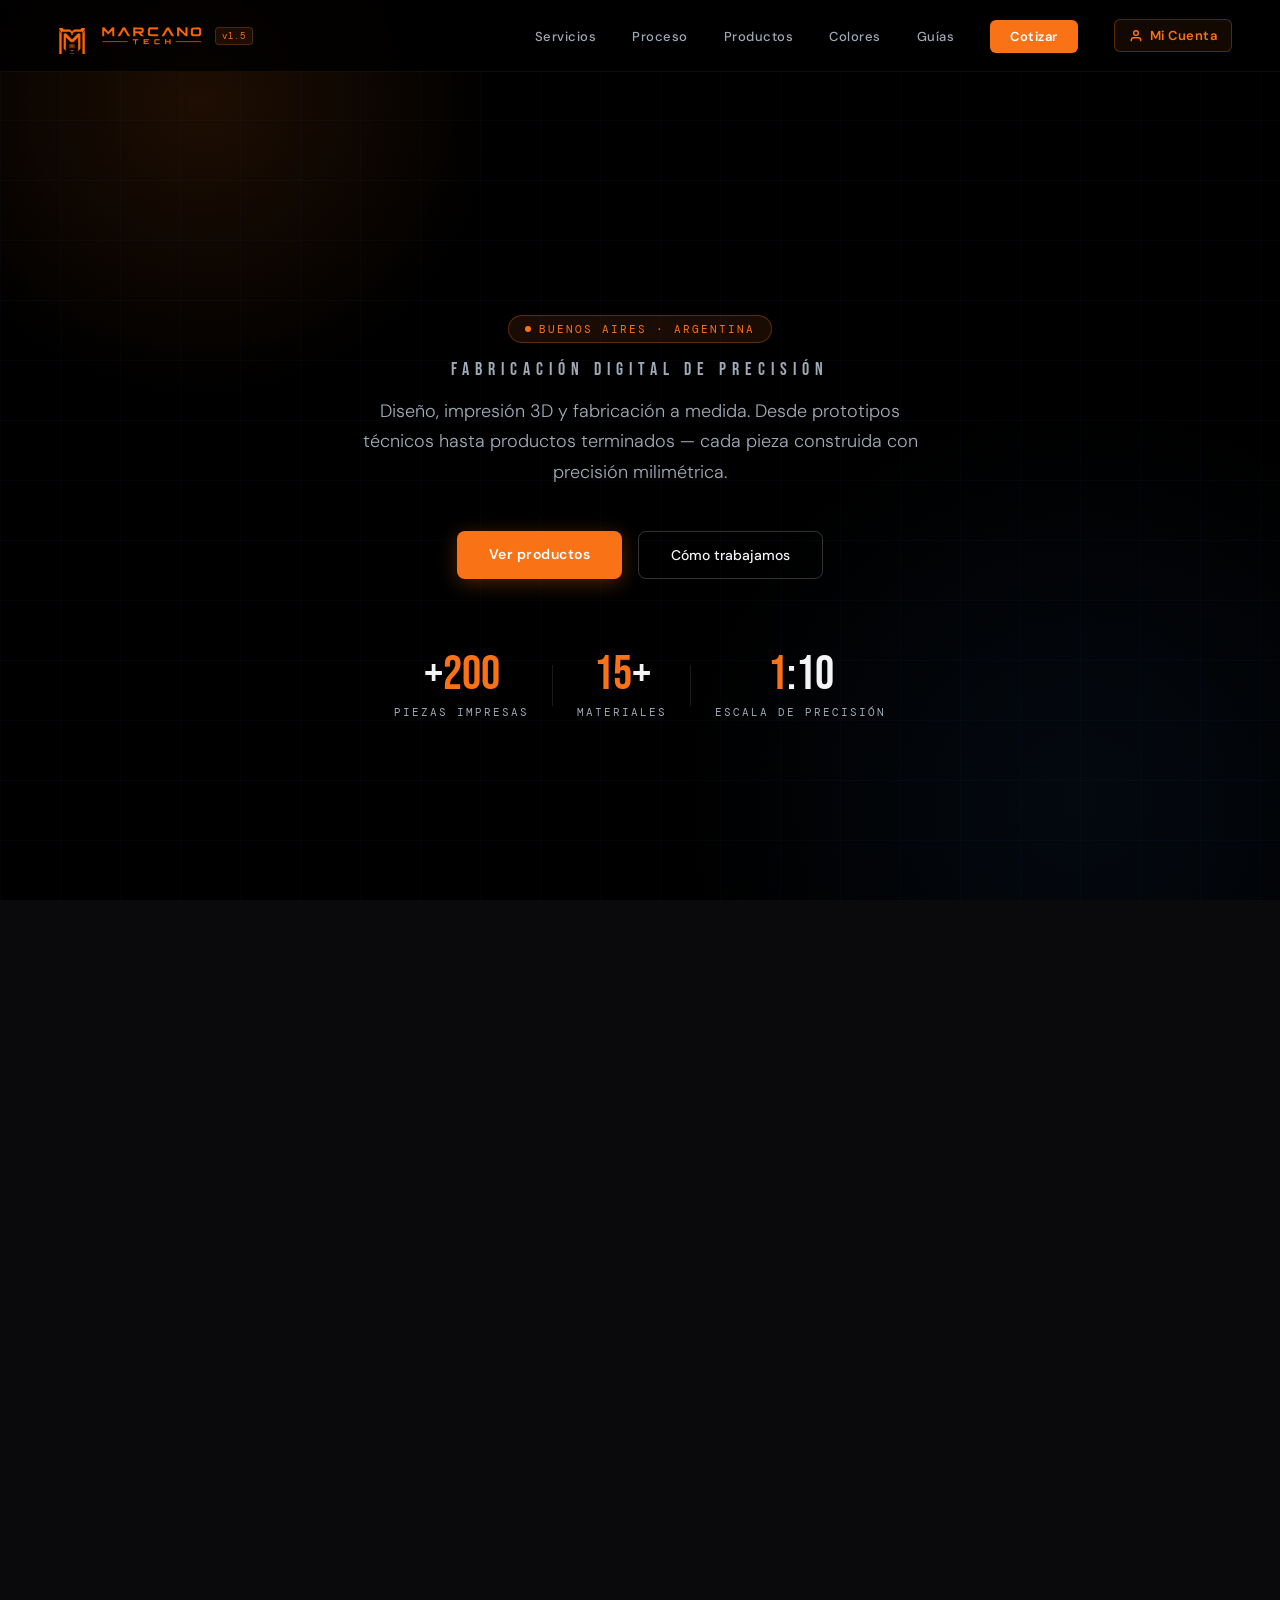
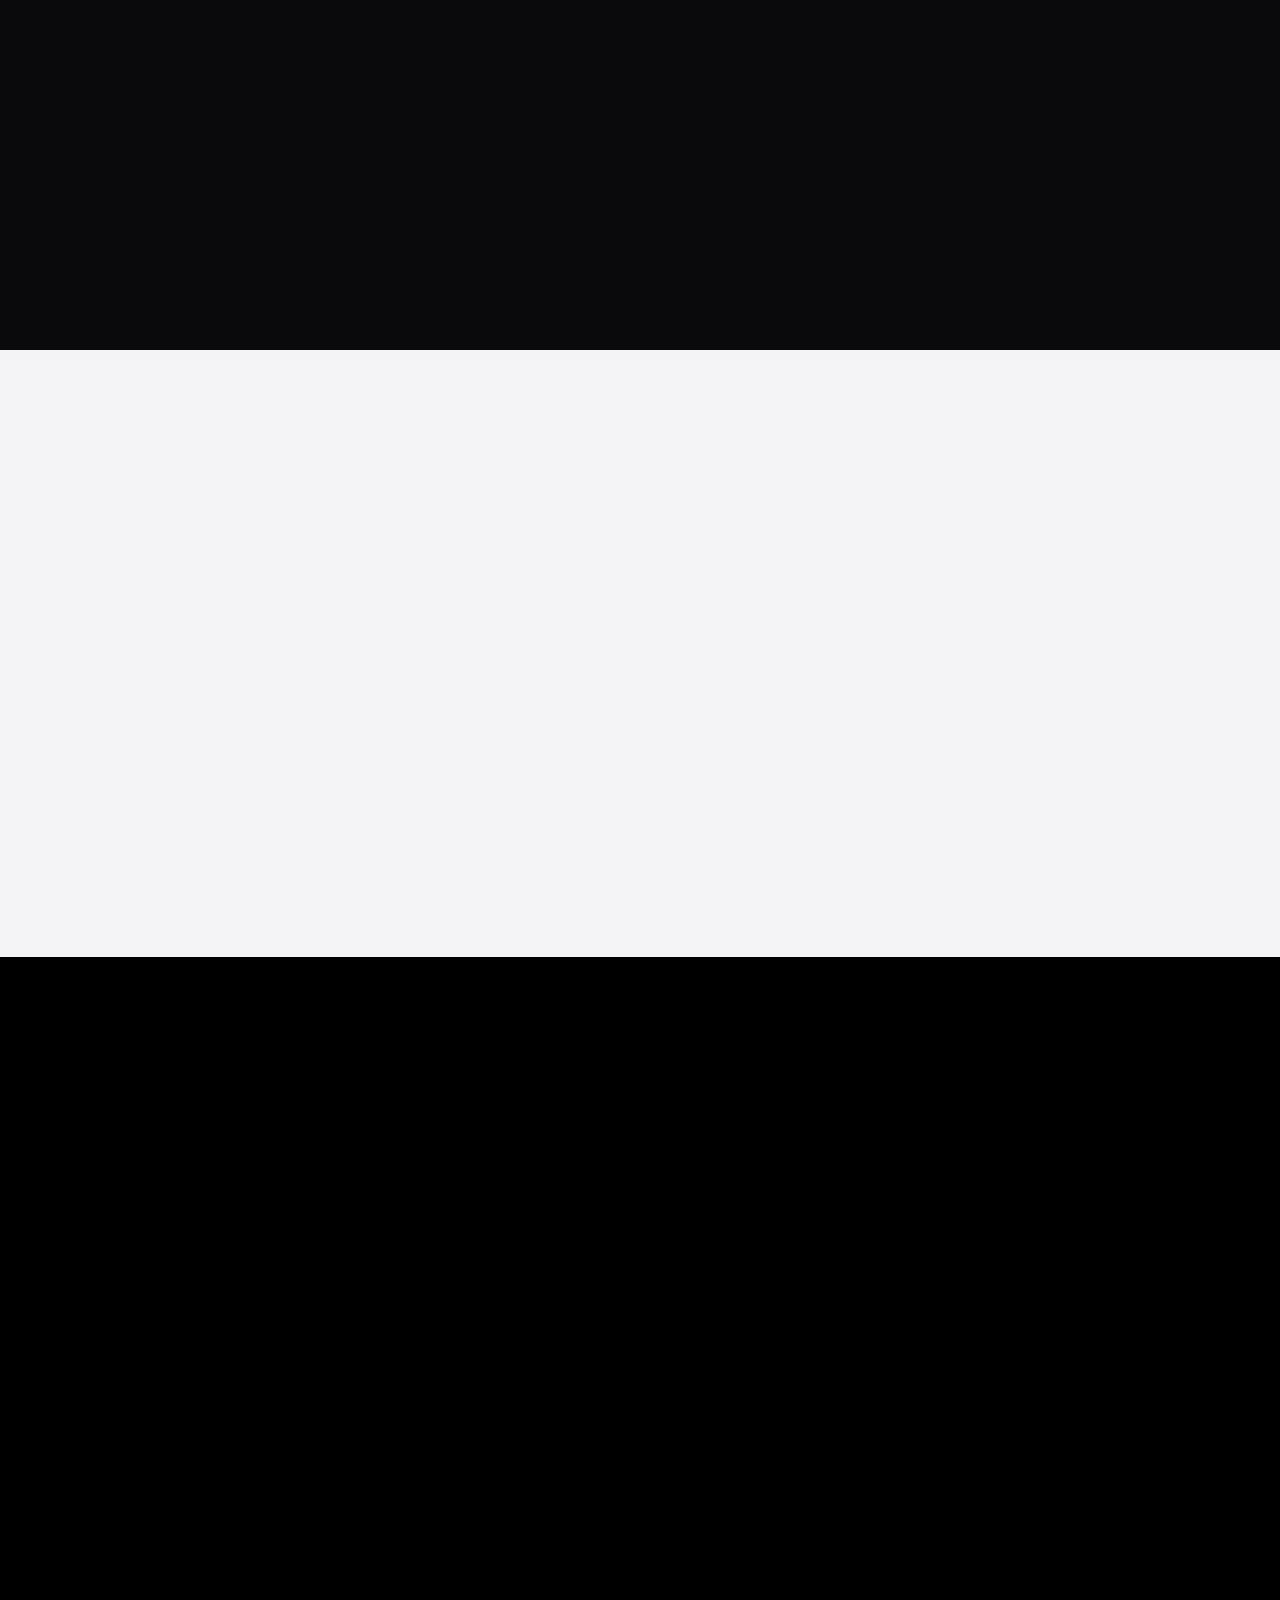
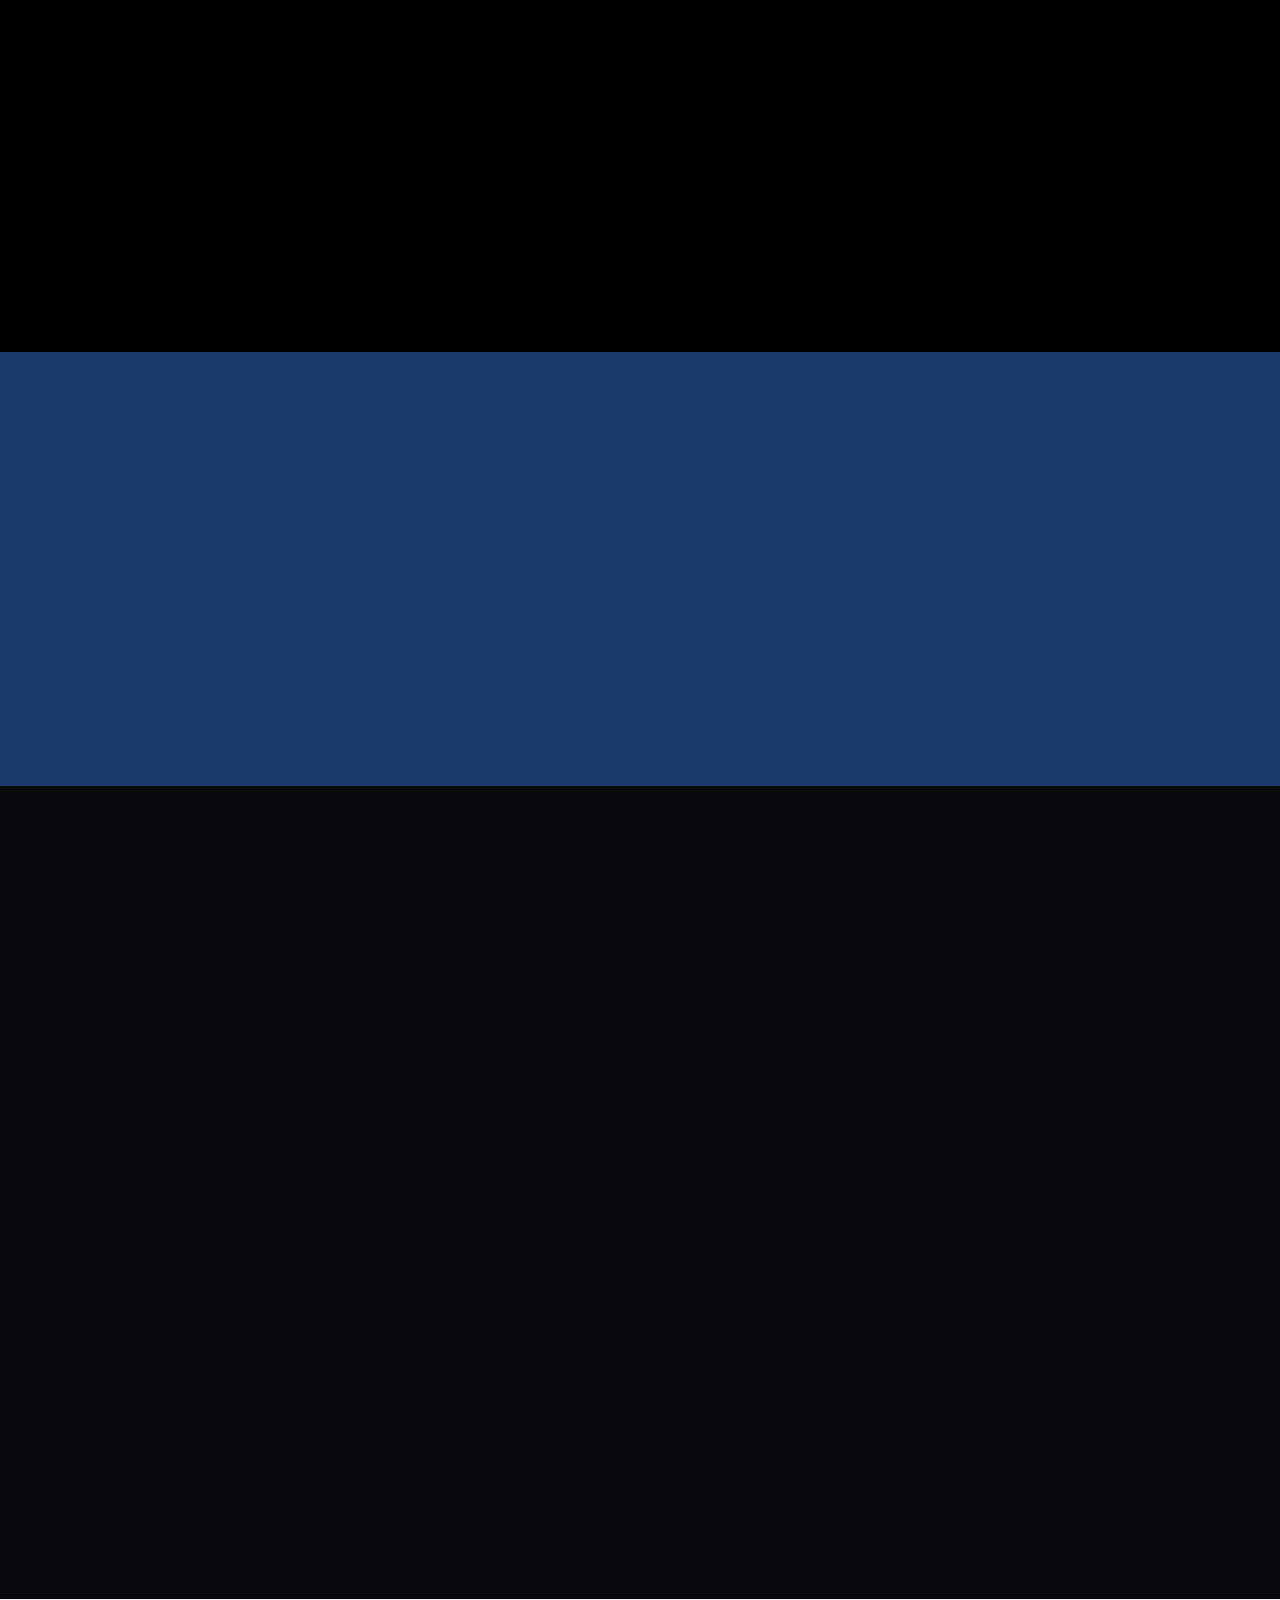
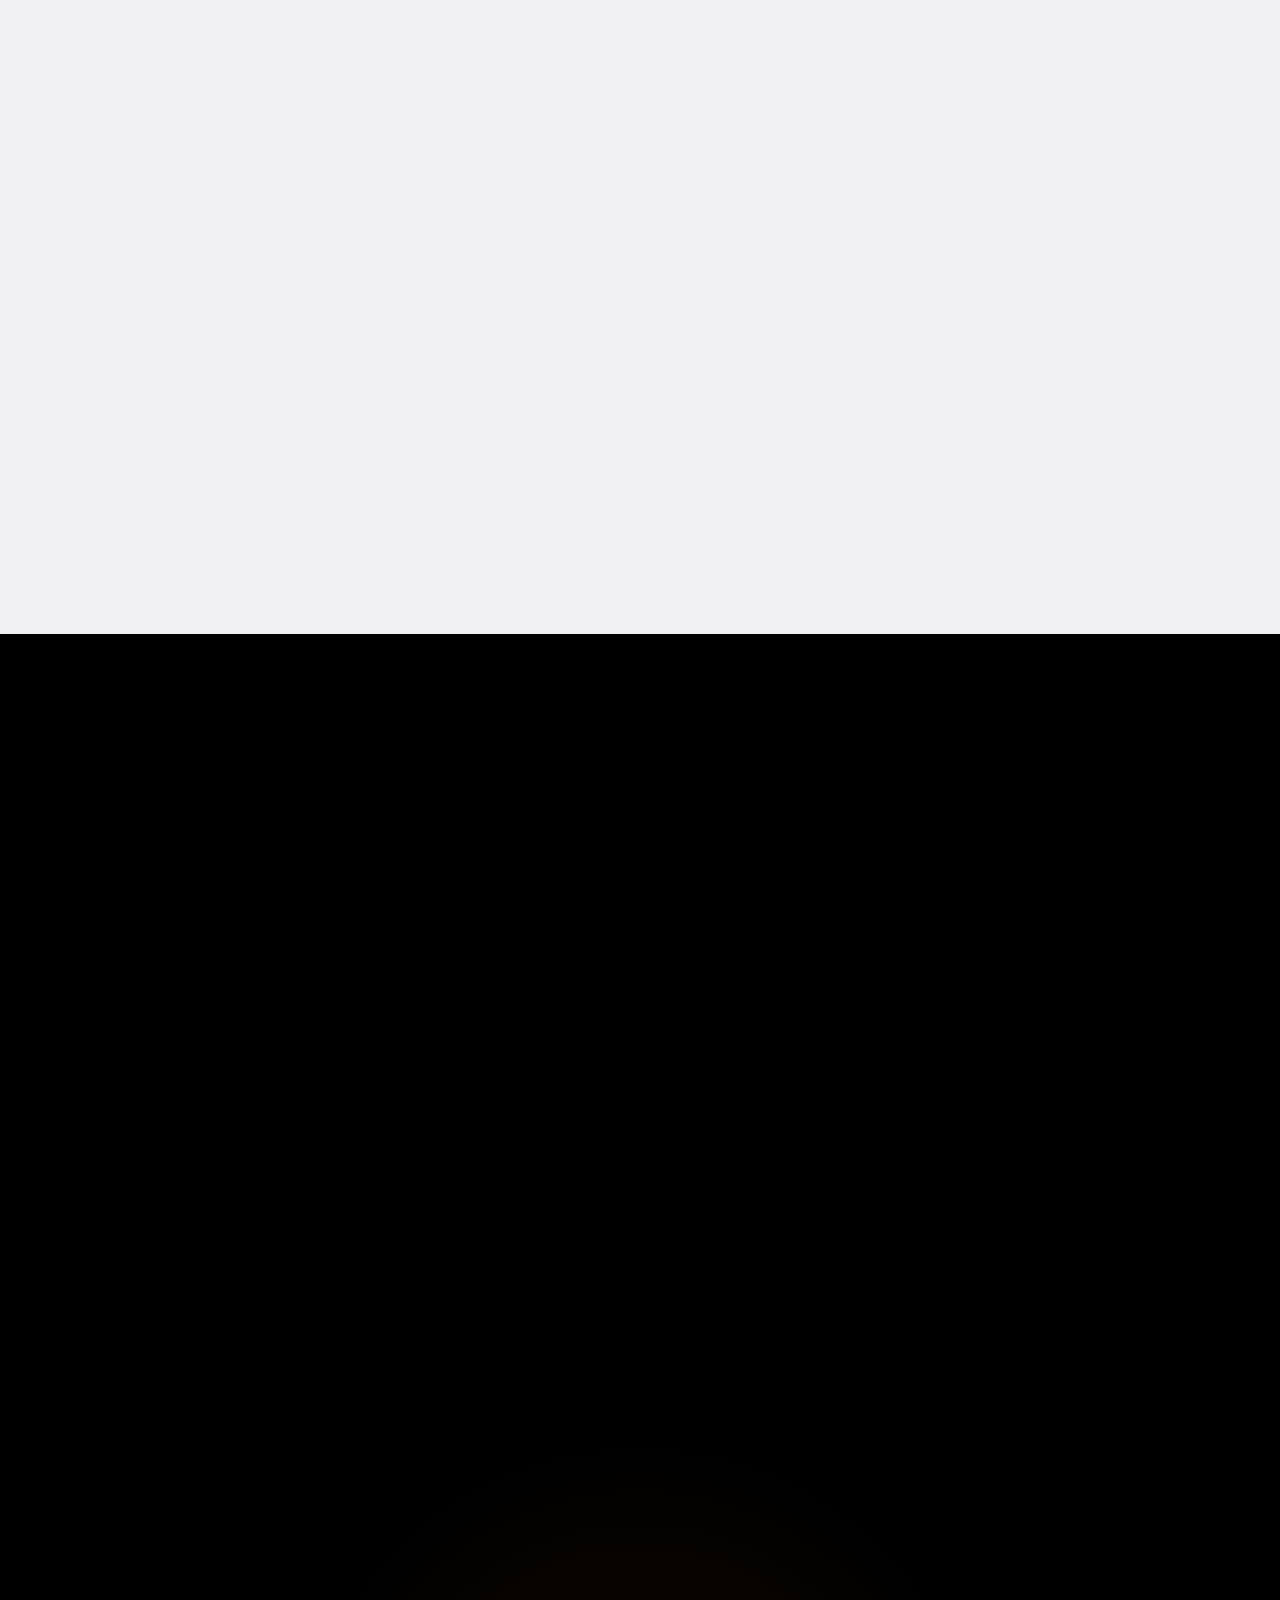
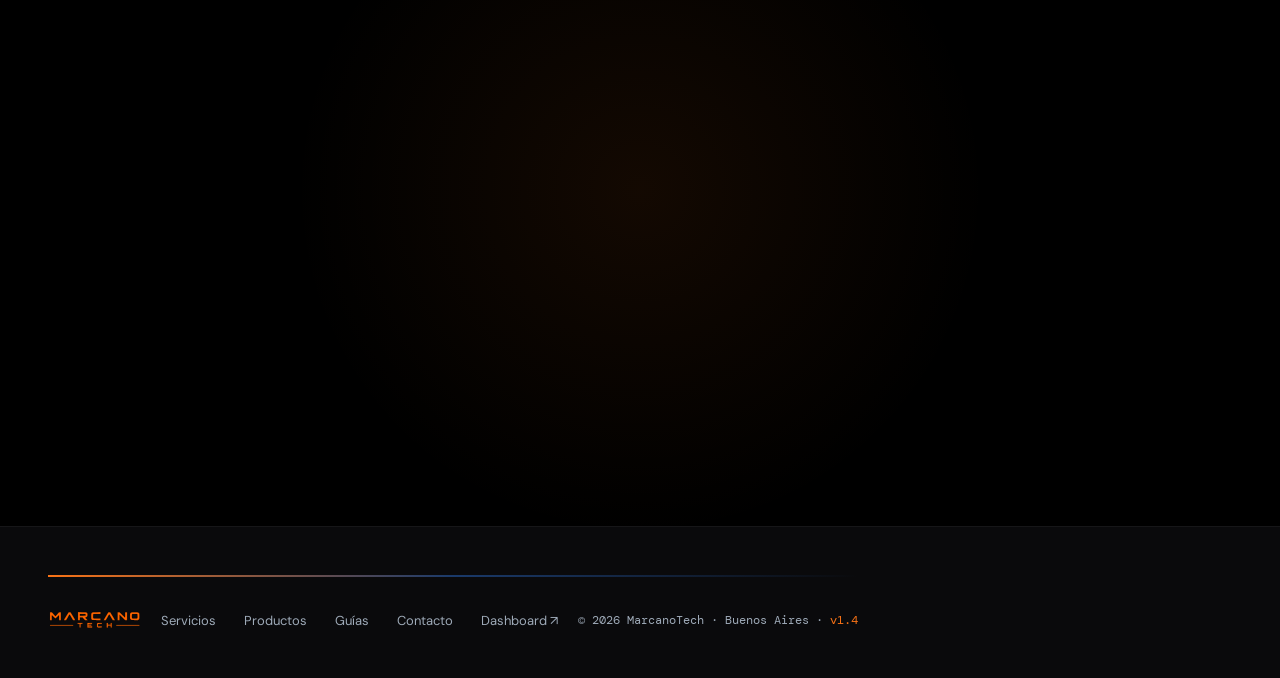
==== index.html @ 5b7fcc9e "Reemplaza SVG inline hero, sincroniza nav catálogo, corrige scroll indicator - index.html: imagen pr" ====
﻿<!DOCTYPE html>
<html lang="es">
<head>
<meta charset="UTF-8">
<link rel="icon" type="image/svg+xml" href="[data-uri]">
<meta name="viewport" content="width=device-width, initial-scale=1.0">
<title>MarcanoTech — Fabricación Digital de Precisión</title>
<meta name="description" content="Diseño, impresión 3D y fabricación digital de precisión. Productos personalizados, kits RC, decoración y más. Buenos Aires, Argentina.">
<link rel="preconnect" href="https://fonts.googleapis.com">
<!-- Fonts -->
<link href="https://fonts.googleapis.com/css2?family=Rajdhani:wght@700&family=Bebas+Neue&family=DM+Sans:wght@300;400;500;600&family=DM+Mono:wght@400;500&display=swap" rel="stylesheet">
<!-- CSS -->
<link rel="stylesheet" href="styles.css">
<!-- Firebase SDK (compat) -->
<script src="https://www.gstatic.com/firebasejs/10.12.0/firebase-app-compat.js"></script>
<script src="https://www.gstatic.com/firebasejs/10.12.0/firebase-auth-compat.js"></script>
<script src="https://www.gstatic.com/firebasejs/10.12.0/firebase-database-compat.js"></script>

</head>
<body>


<!-- ══ NAV ══ -->
<nav id="navbar">
  <a href="#" class="nav-logo" style="align-items:center;gap:10px;text-decoration:none">
    <img src="[data-uri]" style="height:36px;width:auto;flex-shrink:0;display:block" alt="MarcanoTech">
    <img src="[data-uri]" style="height:22px;width:auto;flex-shrink:0;display:block" alt="MarcanoTech">
    <span style="font-family:var(--font-mono);font-size:9px;color:var(--ferrari);background:rgba(249,115,22,0.1);border:1px solid rgba(249,115,22,0.25);padding:2px 6px;border-radius:4px;letter-spacing:1px;margin-left:2px">v1.5</span>
  </a>
  <ul class="nav-links">
    <li><a href="#servicios">Servicios</a></li>
    <li><a href="#proceso">Proceso</a></li>
    <li><a href="#productos">Productos</a></li>
    <li><a href="#colores">Colores</a></li>
    <li><a href="#guias">Guías</a></li>
    <li><a href="#contacto" class="nav-cta" onclick="openCotizar();return false;">Cotizar</a></li>
    <li id="nav-auth-item">
      <a href="#" class="nav-auth-btn" id="nav-auth-btn" onclick="handleNavAuthClick();return false;">
        <svg width="14" height="14" viewBox="0 0 24 24" fill="none" stroke="currentColor" stroke-width="2.5"><path d="M20 21v-2a4 4 0 0 0-4-4H8a4 4 0 0 0-4 4v2"/><circle cx="12" cy="7" r="4"/></svg>
        <span id="nav-auth-label">Mi Cuenta</span>
        <div class="nav-auth-avatar" id="nav-auth-avatar" style="display:none"></div>
      </a>
    </li>
  </ul>
  <div class="nav-hamburger" id="hamburger" onclick="toggleMenu()">
    <span></span><span></span><span></span>
  </div>
</nav>

<!-- Mobile menu -->
<div class="mobile-menu" id="mobile-menu">
  <button class="mobile-close" onclick="toggleMenu()">✕</button>
  <a href="#servicios" onclick="toggleMenu()">Servicios</a>
  <a href="#proceso" onclick="toggleMenu()">Proceso</a>
  <a href="#productos" onclick="toggleMenu()">Productos</a>
  <a href="#colores" onclick="toggleMenu()">Colores</a>
  <a href="#guias" onclick="toggleMenu()">Guías</a>
  <a href="#" onclick="toggleMenu();openCotizar();return false;" style="color:var(--ferrari)">Cotizar</a>
  <a href="#" id="mobile-auth-link" onclick="toggleMenu();handleNavAuthClick();return false;" style="color:var(--ferrari)">Mi Cuenta</a>
</div>

<!-- ══ HERO ══ -->
<section class="hero" id="inicio">
  <div class="hero-grid"></div>
  <div class="hero-glow-1"></div>
  <div class="hero-glow-2"></div>
  <div class="hero-content">
    <!-- Hero illustration — imagen_pagina_principal -->
    <div style="
      margin-bottom:28px;width:100%;display:flex;justify-content:center
    " class="reveal">
      <div style="
        background:linear-gradient(135deg,#0d0d0f 0%,#111318 60%,#0a0a0c 100%);
        border:1px solid rgba(249,115,22,0.25);
        border-radius:20px;
        padding:32px;
        max-width:640px;
        width:100%;
        box-shadow:
          0 0 0 1px rgba(249,115,22,0.08),
          0 8px 40px rgba(0,0,0,0.6),
          0 0 60px rgba(249,115,22,0.08) inset;
        position:relative;
        overflow:hidden;
      ">
        <!-- Corner accents -->
        <div style="position:absolute;top:12px;left:12px;width:20px;height:20px;border-top:1.5px solid rgba(249,115,22,0.5);border-left:1.5px solid rgba(249,115,22,0.5);border-radius:3px 0 0 0"></div>
        <div style="position:absolute;top:12px;right:12px;width:20px;height:20px;border-top:1.5px solid rgba(249,115,22,0.5);border-right:1.5px solid rgba(249,115,22,0.5);border-radius:0 3px 0 0"></div>
        <div style="position:absolute;bottom:12px;left:12px;width:20px;height:20px;border-bottom:1.5px solid rgba(249,115,22,0.5);border-left:1.5px solid rgba(249,115,22,0.5);border-radius:0 0 0 3px"></div>
        <div style="position:absolute;bottom:12px;right:12px;width:20px;height:20px;border-bottom:1.5px solid rgba(249,115,22,0.5);border-right:1.5px solid rgba(249,115,22,0.5);border-radius:0 0 3px 0"></div>
      <img src="imagen_pagina_principal_orange.svg" style="width:100%;height:auto;display:block" alt="">


    </div><!-- /background frame -->
    </div><!-- /hero illustration wrapper -->
    <div class="hero-badge" style="margin-bottom:16px">Buenos Aires · Argentina</div>

    <!-- Slogan -->
    <div style="font-family:var(--font-display);font-size:clamp(13px,2vw,18px);letter-spacing:6px;color:var(--silver);text-transform:uppercase;margin-bottom:16px">FABRICACIÓN DIGITAL DE PRECISIÓN</div>
    <p class="hero-sub" style="margin-top:0">Diseño, impresión 3D y fabricación a medida. Desde prototipos técnicos hasta productos terminados — cada pieza construida con precisión milimétrica.</p>

    <!-- CTA Buttons -->
    <div class="hero-actions">
      <a href="#productos" class="btn-primary">Ver productos</a>
      <a href="#proceso" class="btn-secondary">Cómo trabajamos</a>
    </div>

    <!-- Stats -->
    <div class="hero-stats">
      <div class="stat">
        <div class="stat-num">+<span>200</span></div>
        <div class="stat-label">Piezas impresas</div>
      </div>
      <div class="stat">
        <div class="stat-num"><span>15</span>+</div>
        <div class="stat-label">Materiales</div>
      </div>
      <div class="stat">
        <div class="stat-num"><span>1</span>:10</div>
        <div class="stat-label">Escala de precisión</div>
      </div>
    </div>
  </div>
  <div class="scroll-hint">
    <span>Scroll</span>
    <div class="scroll-line"></div>
  </div>
</section>

<!-- ══ SERVICIOS ══ -->
<section id="servicios">
  <div class="container">
    <div class="reveal">
      <div class="section-label">Qué hacemos</div>
      <h2 class="section-title">SERVICIOS</h2>
      <p class="section-sub">Todo lo que necesitás para dar vida a tus ideas con tecnología de fabricación digital.</p>
    </div>
    <div class="services-grid reveal">

      <div class="service-card">
        <div class="service-num">01</div>
        <div class="service-icon">
          <svg viewBox="0 0 24 24" fill="none" stroke="#4a7fd4" stroke-width="1.5"><polyline points="6 9 6 2 18 2 18 9"/><path d="M6 18H4a2 2 0 0 1-2-2v-5a2 2 0 0 1 2-2h16a2 2 0 0 1 2 2v5a2 2 0 0 1-2 2h-2"/><rect x="6" y="14" width="12" height="8"/></svg>
        </div>
        <div class="service-name">Impresión 3D FDM</div>
        <div class="service-desc">Piezas funcionales en PLA, PETG, TPU, ABS y más. Alta velocidad, múltiples materiales y acabados profesionales para cualquier aplicación.</div>
      </div>

      <div class="service-card">
        <div class="service-num">02</div>
        <div class="service-icon">
          <svg viewBox="0 0 24 24" fill="none" stroke="#4a7fd4" stroke-width="1.5"><path d="M12 19l7-7 3 3-7 7-3-3z"/><path d="M18 13l-1.5-7.5L2 2l3.5 14.5L13 18l5-5z"/><path d="M2 2l7.586 7.586"/><circle cx="11" cy="11" r="2"/></svg>
        </div>
        <div class="service-name">Diseño 3D</div>
        <div class="service-desc">Modelado paramétrico y orgánico en Fusion 360 y Blender. Desde boceto hasta archivo listo para imprimir o fabricar en CNC.</div>
      </div>

      <div class="service-card">
        <div class="service-num">03</div>
        <div class="service-icon">
          <svg viewBox="0 0 24 24" fill="none" stroke="#4a7fd4" stroke-width="1.5"><rect x="2" y="3" width="20" height="14" rx="2"/><path d="M8 21h8m-4-4v4"/></svg>
        </div>
        <div class="service-name">Kits & Modelos RC</div>
        <div class="service-desc">Carrocerías, chasis, componentes y accesorios para vehículos RC a escala. Diseños exclusivos y réplicas de alta fidelidad.</div>
      </div>

      <div class="service-card">
        <div class="service-num">04</div>
        <div class="service-icon">
          <svg viewBox="0 0 24 24" fill="none" stroke="#4a7fd4" stroke-width="1.5"><path d="M20.84 4.61a5.5 5.5 0 0 0-7.78 0L12 5.67l-1.06-1.06a5.5 5.5 0 0 0-7.78 7.78l1.06 1.06L12 21.23l7.78-7.78 1.06-1.06a5.5 5.5 0 0 0 0-7.78z"/></svg>
        </div>
        <div class="service-name">Personalización</div>
        <div class="service-desc">Regalos únicos, accesorios personalizados, decoración para el hogar y objetos a medida. Tu idea convertida en un objeto real.</div>
      </div>

      <div class="service-card">
        <div class="service-num">05</div>
        <div class="service-icon">
          <svg viewBox="0 0 24 24" fill="none" stroke="#4a7fd4" stroke-width="1.5"><path d="M2 3h6a4 4 0 0 1 4 4v14a3 3 0 0 0-3-3H2z"/><path d="M22 3h-6a4 4 0 0 0-4 4v14a3 3 0 0 1 3-3h7z"/></svg>
        </div>
        <div class="service-name">Guías de construcción</div>
        <div class="service-desc">Documentación técnica y tutoriales paso a paso para que puedas construir, ensamblar y mantener tus proyectos con confianza.</div>
      </div>

      <div class="service-card">
        <div class="service-num">06</div>
        <div class="service-icon">
          <svg viewBox="0 0 24 24" fill="none" stroke="#4a7fd4" stroke-width="1.5"><circle cx="12" cy="12" r="3"/><path d="M19.07 4.93a10 10 0 0 1 0 14.14M4.93 4.93a10 10 0 0 0 0 14.14"/></svg>
        </div>
        <div class="service-name">Componentes RC</div>
        <div class="service-desc">Motores, ESC, servos, baterías y electrónica seleccionada para proyectos RC. Asesoramiento técnico incluido en cada compra.</div>
      </div>

    </div>
  </div>
</section>

<!-- ══ PROCESO ══ -->
<section id="proceso">
  <div class="container">
    <div class="reveal">
      <div class="section-label" style="color:var(--ferrari)">Cómo trabajamos</div>
      <h2 class="section-title">EL PROCESO</h2>
      <p class="section-sub" style="color:#555">De la idea a la pieza terminada en pasos claros y transparentes.</p>
    </div>
    <div class="process-steps reveal">
      <div class="step">
        <div class="step-num">1</div>
        <div class="step-title">Consulta</div>
        <div class="step-desc">Contanos tu idea o necesidad. Evaluamos materiales, escala, tiempo y presupuesto.</div>
      </div>
      <div class="step">
        <div class="step-num">2</div>
        <div class="step-title">Diseño</div>
        <div class="step-desc">Modelamos en 3D o ajustamos un diseño existente. Revisión y aprobación antes de imprimir.</div>
      </div>
      <div class="step">
        <div class="step-num">3</div>
        <div class="step-title">Impresión</div>
        <div class="step-desc">Fabricación con parámetros optimizados para cada material y aplicación. Control de calidad en proceso.</div>
      </div>
      <div class="step">
        <div class="step-num">4</div>
        <div class="step-title">Posprocesado</div>
        <div class="step-desc">Lijado, ensamble, inserción de hardware y acabado final según especificaciones del proyecto.</div>
      </div>
      <div class="step">
        <div class="step-num">5</div>
        <div class="step-title">Entrega</div>
        <div class="step-desc">Envío o retiro en Buenos Aires. Documentación técnica y soporte posventa incluidos.</div>
      </div>
    </div>
  </div>
</section>

<!-- ══ PRODUCTOS ══ -->
<section id="productos">
  <div class="container">
    <div class="reveal">
      <div class="section-label">Catálogo</div>
      <h2 class="section-title">PRODUCTOS</h2>
      <p class="section-sub">Una selección de lo que fabricamos. Todo disponible para la venta y envío a todo el país.</p>
      <div style="margin-top:20px">
        <a href="catalogo-productos.html" class="btn-primary" style="display:inline-flex;align-items:center;gap:8px;text-decoration:none">
          <svg width="15" height="15" viewBox="0 0 24 24" fill="none" stroke="currentColor" stroke-width="2.5"><rect x="3" y="3" width="7" height="7" rx="1"/><rect x="14" y="3" width="7" height="7" rx="1"/><rect x="14" y="14" width="7" height="7" rx="1"/><rect x="3" y="14" width="7" height="7" rx="1"/></svg>
          Catálogo de Productos
        </a>
      </div>
    </div>
    <div class="products-grid reveal">

      <div class="product-card" onmouseenter="startRCRotation()" onmouseleave="stopRCRotation()">
        <div class="product-img" style="overflow:hidden;position:relative">
          <div class="product-tag">RC 1:10</div>
          <img id="rc-img" src="[data-uri]"
            alt="Carrocería RC 1:10 Ferrari SF90 impresa en 3D"
            style="width:100%;height:100%;object-fit:cover;object-position:center;transition:opacity 0.5s ease">
          <div style="position:absolute;bottom:10px;right:10px;display:flex;gap:5px;z-index:2">
            <div class="rc-dot active" onclick="setRCImg(0,this)" style="width:7px;height:7px;border-radius:50%;background:#cc0000;border:1.5px solid rgba(255,255,255,0.6);cursor:pointer;transition:transform 0.2s" title="Vista frontal"></div>
            <div class="rc-dot" onclick="setRCImg(1,this)" style="width:7px;height:7px;border-radius:50%;background:#cc0000;border:1.5px solid rgba(255,255,255,0.4);cursor:pointer;transition:transform 0.2s;opacity:0.6" title="Vista trasera"></div>
            <div class="rc-dot" onclick="setRCImg(2,this)" style="width:7px;height:7px;border-radius:50%;background:#333;border:1.5px solid rgba(255,255,255,0.6);cursor:pointer;transition:transform 0.2s" title="Chasis RC"></div>
          </div>
        </div>
        <div class="product-body">
          <div class="product-name">Carrocería RC 1:10</div>
          <div class="product-desc">Carrocería impresa en PETG-CF de alta resistencia. Diseños disponibles: Ferrari SF90, Mercedes AMG y más. Chasis modular compatible con electrónica estándar brushless.</div>
          <div class="product-footer">
            <a href="https://www.mercadolibre.com.ar" target="_blank" class="product-cta">Ver...</a>
            <span class="product-ml">Donde Comprar...</span>
          </div>
        </div>
      </div>

      <div class="product-card" onmouseenter="startOrgRotation()" onmouseleave="stopOrgRotation()">
        <div class="product-img" style="overflow:hidden;position:relative">
          <div class="product-tag">Home / Oficina</div>
          <img id="org-img" src="[data-uri]"
            alt="Organizadores de escritorio 3D impresos"
            style="width:100%;height:100%;object-fit:cover;object-position:center top;transition:opacity 0.5s ease">
          <div style="position:absolute;bottom:10px;right:10px;display:flex;gap:5px;z-index:2">
            <div class="org-dot active" onclick="setOrgImg(0,this)" style="width:7px;height:7px;border-radius:50%;background:#1a3a6b;border:1.5px solid rgba(255,255,255,0.6);cursor:pointer;transition:transform 0.2s" title="Modular Navy"></div>
            <div class="org-dot" onclick="setOrgImg(1,this)" style="width:7px;height:7px;border-radius:50%;background:#7a9e8a;border:1.5px solid rgba(255,255,255,0.6);cursor:pointer;transition:transform 0.2s" title="Hexagonal Verde"></div>
            <div class="org-dot" onclick="setOrgImg(2,this)" style="width:7px;height:7px;border-radius:50%;background:#9eaab8;border:1.5px solid rgba(255,255,255,0.6);cursor:pointer;transition:transform 0.2s" title="Con cajón Gris"></div>
          </div>
        </div>
        <div class="product-body">
          <div class="product-name">Organizadores de escritorio</div>
          <div class="product-desc">Tres estilos disponibles: modular con compartimentos, hexagonal apilable y compacto con cajón. Impreso en PLA+ con acabado mate. Personalizables en color y tamaño.</div>
          <div class="product-footer">
            <a href="https://www.mercadolibre.com.ar" target="_blank" class="product-cta">Ver...</a>
            <span class="product-ml">Donde Comprar...</span>
          </div>
        </div>
      </div>

      <div class="product-card" onmouseenter="startVaseRotation()" onmouseleave="stopVaseRotation()">
        <div class="product-img" style="overflow:hidden;position:relative">
          <div class="product-tag">Decoración</div>
          <img id="vase-img" src="[data-uri]"
            alt="Jarrón geométrico triangular estriado"
            style="width:100%;height:100%;object-fit:cover;transition:opacity 0.5s ease">
          <div style="position:absolute;bottom:10px;right:10px;display:flex;gap:5px;z-index:2">
            <div class="vase-dot active" onclick="setVaseImg(0,this)" style="width:7px;height:7px;border-radius:50%;background:#b05040;border:1.5px solid rgba(255,255,255,0.6);cursor:pointer;transition:transform 0.2s" title="Terracota"></div>
            <div class="vase-dot" onclick="setVaseImg(1,this)" style="width:7px;height:7px;border-radius:50%;background:#1a3a6b;border:1.5px solid rgba(255,255,255,0.6);cursor:pointer;transition:transform 0.2s" title="Azul"></div>
            <div class="vase-dot" onclick="setVaseImg(2,this)" style="width:7px;height:7px;border-radius:50%;background:#7a9e8a;border:1.5px solid rgba(255,255,255,0.6);cursor:pointer;transition:transform 0.2s" title="Verde"></div>
          </div>
        </div>
        <div class="product-body">
          <div class="product-name">Jarrón de mesa geométrico</div>
          <div class="product-desc">Diseño geométrico triangular estriado impreso en PLA Matte. Disponible en terracota, azul marino y verde salvia. Acabado opaco y suave, ideal para flores secas.</div>
          <div class="product-footer">
            <a href="https://www.mercadolibre.com.ar" target="_blank" class="product-cta">Ver...</a>
            <span class="product-ml">Donde Comprar...</span>
          </div>
        </div>
      </div>

    </div>
  </div>
</section>

<!-- ══ MATERIALES ══ -->
<section id="materiales">
  <div class="container">
    <div class="materials-inner reveal">
      <div class="materials-text">
        <div class="section-label">Inventario activo</div>
        <h2 class="section-title">MATERIALES</h2>
        <p class="section-sub">Más de 15 filamentos en stock permanente. Seleccionamos materiales de calidad para cada aplicación.</p>
        <div class="materials-chips" id="mat-chips">
          <span class="chip highlight" onclick="showMatInfo('pla')">PLA / PLA+</span>
          <span class="chip" onclick="showMatInfo('petg')">PETG</span>
          <span class="chip" onclick="showMatInfo('tpu')">TPU Flexible</span>
          <span class="chip" onclick="showMatInfo('abs')">ABS</span>
          <span class="chip" onclick="showMatInfo('asa')">ASA</span>
          <span class="chip" onclick="showMatInfo('placf')">PLA-CF</span>
          <span class="chip" onclick="showMatInfo('plamatte')">PLA Matte</span>
          <span class="chip" onclick="showMatInfo('plasilk')">PLA Silk</span>
        </div>
        <!-- Info panel -->
        <div id="mat-info-panel" style="margin-top:20px;background:rgba(255,255,255,0.07);border:1px solid rgba(255,255,255,0.12);border-left:3px solid var(--ferrari);border-radius:10px;padding:18px 20px;font-size:13px;line-height:1.6;min-height:80px;transition:all 0.3s">
          <div id="mat-info-content" style="color:rgba(255,255,255,0.8)">
            👆 Tocá cualquier material para ver sus especificaciones técnicas.
          </div>
        </div>
      </div>
      <div class="materials-visual">
        <div class="spool-frame">
          <img id="mat-spool-img" src="images/filamentos/pla.jpg" alt="Carrete PLA">
        </div>
      </div>
    </div>
  </div>
</section>

<!-- ══ PERSONALIZACIÓN ══ -->
<section id="personalizacion">
  <div class="container">
    <div class="reveal">
      <div class="section-label">A tu medida</div>
      <h2 class="section-title">PERSONALIZACIÓN</h2>
      <p class="section-sub">Cada objeto puede adaptarse a tus necesidades exactas. Sin mínimos de producción.</p>
    </div>
    <div class="custom-grid reveal">
      <div class="custom-visual">
        <div class="custom-step">
          <div>
            <div class="custom-step-dot"></div>
            <div class="custom-step-line"></div>
          </div>
          <div class="custom-step-text">
            <strong>Me escribís la idea</strong>
            <span>Por WhatsApp o email. No necesitás saber nada de impresión 3D — explicalo como si le contaras a un amigo.</span>
          </div>
        </div>
        <div class="custom-step">
          <div>
            <div class="custom-step-dot"></div>
            <div class="custom-step-line"></div>
          </div>
          <div class="custom-step-text">
            <strong>Te mando el diseño para aprobar</strong>
            <span>Renderizado 3D del objeto antes de imprimir. Podés pedir cambios hasta que quede exactamente como querés.</span>
          </div>
        </div>
        <div class="custom-step">
          <div>
            <div class="custom-step-dot"></div>
            <div class="custom-step-line"></div>
          </div>
          <div class="custom-step-text">
            <strong>Impresión y entrega</strong>
            <span>Producción en 24-72hs según complejidad. Envío a todo el país o retiro en Buenos Aires.</span>
          </div>
        </div>
        <div class="custom-step">
          <div><div class="custom-step-dot" style="background:var(--navy-l)"></div></div>
          <div class="custom-step-text">
            <strong>Soporte posventa</strong>
            <span>Si algo no está bien, lo solucionamos. Siempre.</span>
          </div>
        </div>
      </div>
      <div class="custom-benefits">
        <div class="benefit">
          <div class="benefit-icon">🎯</div>
          <div>
            <div class="benefit-title">Sin mínimos</div>
            <div class="benefit-desc">Una sola pieza, un kit completo o una tirada de producción. El precio se ajusta a la cantidad.</div>
          </div>
        </div>
        <div class="benefit">
          <div class="benefit-icon">⚡</div>
          <div>
            <div class="benefit-title">Entrega rápida</div>
            <div class="benefit-desc">Impresoras activas todos los días. La mayoría de los pedidos se intenta entregar en menos de 72 horas según complejidad, cantidad y línea de producción.</div>
          </div>
        </div>
        <div class="benefit">
          <div class="benefit-icon">🔧</div>
          <div>
            <div class="benefit-title">Asesoramiento técnico</div>
            <div class="benefit-desc">Te recomendamos el material y proceso correcto para tu aplicación específica.</div>
          </div>
        </div>
        <div class="benefit">
          <div class="benefit-icon">📦</div>
          <div>
            <div class="benefit-title">Envío a todo el país</div>
            <div class="benefit-desc">Embalaje protegido para que cada pieza llegue en perfecto estado. Seguimiento incluido.</div>
          </div>
        </div>
      </div>
    </div>
  </div>
</section>

<!-- ══ GUÍAS ══ -->
<section id="guias">
  <div class="container">
    <div class="reveal">
      <div class="section-label" style="color:var(--ferrari)">Aprendé con nosotros</div>
      <h2 class="section-title" style="color:var(--dark1)">GUÍAS</h2>
      <p class="section-sub">Recursos técnicos gratuitos para que entiendas el proceso y saques el máximo de cada pieza.</p>
    </div>
    <div class="guides-grid reveal">

      <div class="guide-card" onclick="location.href='guia-materiales.html'" style="cursor:pointer">
        <div class="guide-header"></div>
        <div class="guide-body">
          <div class="guide-category">Materiales</div>
          <div class="guide-title">PLA vs PETG vs TPU: ¿cuál usar en cada caso?</div>
          <div class="guide-desc">Comparativa técnica completa de los materiales más usados en impresión FDM.</div>
          <div class="guide-footer">
            <span class="guide-level">⬤ Principiante</span>
            <div class="guide-arrow"><svg width="12" height="12" viewBox="0 0 24 24" fill="none" stroke="white" stroke-width="2.5"><polyline points="9 18 15 12 9 6"/></svg></div>
          </div>
        </div>
      </div>

      <div class="guide-card" onclick="location.href='guia-rc-construccion.html'" style="cursor:pointer">
        <div class="guide-header" style="background:#6b7280"></div>
        <div class="guide-body">
          <div class="guide-category">RC · Construcción</div>
          <div class="guide-title">Guía completa: Chasis RC 1:10 desde cero</div>
          <div class="guide-desc">Diseño, impresión, selección de componentes y ensamble paso a paso de un chasis Touring 1:10.</div>
          <div class="guide-footer">
            <span class="guide-level">⬤⬤ Intermedio</span>
            <div class="guide-arrow"><svg width="12" height="12" viewBox="0 0 24 24" fill="none" stroke="white" stroke-width="2.5"><polyline points="9 18 15 12 9 6"/></svg></div>
          </div>
        </div>
      </div>

      <div class="guide-card" onclick="location.href='guia-diseno-3d.html'" style="cursor:pointer">
        <div class="guide-header" style="background:#8b5cf6"></div>
        <div class="guide-body">
          <div class="guide-category">Diseño 3D</div>
          <div class="guide-title">Tolerancias en impresión 3D: la guía definitiva</div>
          <div class="guide-desc">Cómo diseñar piezas que encajen perfectamente la primera vez. Valores reales, probados.</div>
          <div class="guide-footer">
            <span class="guide-level">⬤⬤⬤ Avanzado</span>
            <div class="guide-arrow"><svg width="12" height="12" viewBox="0 0 24 24" fill="none" stroke="white" stroke-width="2.5"><polyline points="9 18 15 12 9 6"/></svg></div>
          </div>
        </div>
      </div>

    </div>
  </div>
</section>


<!-- ══ COLORES ══ -->
<section id="colores">
  <div class="container">
    <div class="reveal" style="text-align:center;margin-bottom:48px">
      <div class="section-label">Catálogo completo</div>
      <h2 class="section-title" style="font-size:clamp(36px,6vw,64px)">COLORES <span style="color:var(--ferrari)">&</span> MATERIALES</h2>
      <p class="section-sub" style="max-width:560px;margin:0 auto">Elegí el color que más te guste — si no lo tenemos en stock, lo conseguimos para tu pedido.</p>
    </div>

    <!-- Filtros -->
    <div class="colores-filtros reveal">
      <div class="colores-filtros-inner">
        <button class="cf-btn active" onclick="filtrarColores('marca','Bambu Lab',this)">Bambu Lab</button>
        <button class="cf-btn" onclick="filtrarColores('marca','eSUN',this)">eSUN</button>
        <button class="cf-btn" onclick="filtrarColores('marca','Polymaker',this)">Polymaker</button>
        <button class="cf-btn" onclick="filtrarColores('marca','PrintaLot',this)">PrintaLot</button>
        <button class="cf-btn" onclick="filtrarColores('marca','Grilon3',this)">Grilon3</button>
        <button class="cf-btn" onclick="filtrarColores('marca','Elegoo',this)">Elegoo</button>
        <button class="cf-btn" onclick="filtrarColores('marca','Sunlu',this)">Sunlu</button>
      </div>
      <div class="colores-filtros-inner" style="margin-top:10px">
        <button class="cf-btn-acabado active" onclick="filtrarColores('acabado','',this)">Todos los acabados</button>
        <button class="cf-btn-acabado" onclick="filtrarColores('acabado','matte',this)">Matte</button>
        <button class="cf-btn-acabado" onclick="filtrarColores('acabado','silk',this)">Silk / Metalizado</button>
        <button class="cf-btn-acabado" onclick="filtrarColores('acabado','clear',this)">Translúcido / Clear</button>
      </div>
      <div class="colores-filtros-inner" style="margin-top:10px">
        <button class="cf-btn-dispo active" onclick="filtrarColores('dispo','',this)" data-group="dispo">Todo</button>
        <button class="cf-btn-dispo" onclick="filtrarColores('dispo','stock',this)" data-group="dispo">
          <span class="dispo-dot stock"></span>En stock
        </button>
        <button class="cf-btn-dispo" onclick="filtrarColores('dispo','disponible',this)" data-group="dispo">
          <span class="dispo-dot disponible"></span>Disponible
        </button>
        <button class="cf-btn-dispo" onclick="filtrarColores('dispo','consultar',this)" data-group="dispo">
          <span class="dispo-dot consultar"></span>Bajo pedido
        </button>
      </div>
    </div>

    <!-- Leyenda disponibilidad -->
    <div class="colores-leyenda reveal">
      <span><span class="dispo-dot stock"></span>En stock — entrega inmediata</span>
      <span><span class="dispo-dot disponible"></span>Disponible — aprovisionamiento 2-3 días</span>
      <span><span class="dispo-dot consultar"></span>Bajo pedido — consultar plazo</span>
    </div>

    <!-- Grid de colores -->
    <div class="colores-grid reveal" id="colores-grid">
      <div style="grid-column:1/-1;text-align:center;padding:40px;color:rgba(255,255,255,0.3);font-size:13px">
        Cargando catálogo...
      </div>
    </div>

    <!-- CTA cotizar -->
    <div class="reveal" style="text-align:center;margin-top:48px">
      <p style="color:rgba(255,255,255,0.5);font-size:14px;margin-bottom:16px">¿Encontraste el color que buscás? Solicitá tu cotización.</p>
      <button onclick="openCotizar()" style="background:var(--ferrari);color:#fff;border:none;padding:14px 36px;border-radius:8px;font-size:14px;font-weight:700;cursor:pointer;font-family:'DM Sans',sans-serif;transition:background 0.2s" onmouseover="this.style.background='#c01500'" onmouseout="this.style.background='var(--ferrari)'">
        Solicitar cotización
      </button>
    </div>

  </div>
</section>

<!-- ══ CTA / CONTACTO ══ -->
<section id="contacto">
  <div class="container" style="position:relative;z-index:1">
    <div class="reveal">
      <h2 class="cta-title">HAGAMOS<br><span style="color:var(--ferrari)">ALGO</span><br>JUNTOS</h2>
      <p class="cta-sub">Tenés una idea, un proyecto o una necesidad. Nosotros tenemos la tecnología y la experiencia para hacerlo realidad.</p>
      <div class="cta-options">
        <a href="https://wa.me/5491123468533?text=Hola%20MarcanoTech%2C%20quiero%20hacer%20una%20consulta" target="_blank" class="cta-whatsapp">
          <svg width="18" height="18" viewBox="0 0 24 24" fill="currentColor"><path d="M17.472 14.382c-.297-.149-1.758-.867-2.03-.967-.273-.099-.471-.148-.67.15-.197.297-.767.966-.94 1.164-.173.199-.347.223-.644.075-.297-.15-1.255-.463-2.39-1.475-.883-.788-1.48-1.761-1.653-2.059-.173-.297-.018-.458.13-.606.134-.133.298-.347.446-.52.149-.174.198-.298.298-.497.099-.198.05-.371-.025-.52-.075-.149-.669-1.612-.916-2.207-.242-.579-.487-.5-.669-.51-.173-.008-.371-.01-.57-.01-.198 0-.52.074-.792.372-.272.297-1.04 1.016-1.04 2.479 0 1.462 1.065 2.875 1.213 3.074.149.198 2.096 3.2 5.077 4.487.709.306 1.262.489 1.694.625.712.227 1.36.195 1.871.118.571-.085 1.758-.719 2.006-1.413.248-.694.248-1.289.173-1.413-.074-.124-.272-.198-.57-.347m-5.421 7.403h-.004a9.87 9.87 0 0 1-5.031-1.378l-.361-.214-3.741.982.998-3.648-.235-.374a9.86 9.86 0 0 1-1.51-5.26c.001-5.45 4.436-9.884 9.888-9.884 2.64 0 5.122 1.03 6.988 2.898a9.825 9.825 0 0 1 2.893 6.994c-.003 5.45-4.437 9.884-9.885 9.884m8.413-18.297A11.815 11.815 0 0 0 12.05 0C5.495 0 .16 5.335.157 11.892c0 2.096.547 4.142 1.588 5.945L.057 24l6.305-1.654a11.882 11.882 0 0 0 5.683 1.448h.005c6.554 0 11.89-5.335 11.893-11.893a11.821 11.821 0 0 0-3.48-8.413Z"/></svg>
          WhatsApp
        </a>
        <a href="mailto:info@marcanotech.com" class="cta-email">
          <svg width="18" height="18" viewBox="0 0 24 24" fill="none" stroke="currentColor" stroke-width="2"><path d="M4 4h16c1.1 0 2 .9 2 2v12c0 1.1-.9 2-2 2H4c-1.1 0-2-.9-2-2V6c0-1.1.9-2 2-2z"/><polyline points="22,6 12,13 2,6"/></svg>
          Email
        </a>
      </div>
    </div>
  </div>
</section>

<!-- ══ COTIZAR MODAL ══ -->
<div id="cotizar-modal" style="display:none;position:fixed;inset:0;background:rgba(0,0,0,0.85);z-index:200;align-items:center;justify-content:center;padding:20px;backdrop-filter:blur(8px)">
  <div style="background:#0d0d0f;border:1px solid rgba(255,255,255,0.1);border-top:2px solid #f97316;border-radius:16px;width:100%;max-width:480px;max-height:90vh;overflow-y:auto;padding:32px">
    <div style="display:flex;align-items:center;justify-content:space-between;margin-bottom:20px">
      <div>
        <div style="font-size:18px;font-weight:700;color:#f4f4f6">Nueva Cotización de Impresión 3D</div>
        <div style="font-size:12px;color:#9eaab8;margin-top:3px">Te respondemos por WhatsApp</div>
      </div>
      <button onclick="closeCotizarModal()" style="background:none;border:none;color:#9eaab8;font-size:24px;cursor:pointer;line-height:1;padding:4px">✕</button>
    </div>

    <!-- BANNER DESCUENTO PRIMER PEDIDO (visible solo si califica) -->
    <div id="cot-descuento-banner" style="display:none;align-items:center;gap:12px;background:linear-gradient(135deg,rgba(52,211,153,0.1),rgba(249,115,22,0.1));border:1px solid rgba(52,211,153,0.3);border-radius:10px;padding:12px 14px;margin-bottom:18px">
      <div style="font-size:22px;flex-shrink:0">🎁</div>
      <div style="flex:1">
        <div style="font-size:13px;font-weight:700;color:#34d399;margin-bottom:2px">
          ¡10% OFF en tu primer pedido, <span id="cot-descuento-nombre"></span>!
        </div>
        <div style="font-size:11px;color:rgba(255,255,255,0.45);line-height:1.4">
          El descuento se aplica automáticamente por ser cliente registrado y es tu primera compra. Se mencionará en el mensaje de WhatsApp.
        </div>
      </div>
    </div>

    <!-- INVITACIÓN A REGISTRARSE (visible solo si no está logueado) -->
    <div id="cot-login-prompt" style="display:none;align-items:center;gap:12px;background:rgba(249,115,22,0.06);border:1px solid rgba(249,115,22,0.18);border-radius:10px;padding:11px 14px;margin-bottom:18px">
      <div style="font-size:18px;flex-shrink:0">💡</div>
      <div style="flex:1">
        <div style="font-size:12px;color:rgba(255,255,255,0.6);line-height:1.5">
          <a href="#" onclick="closeCotizarModal();openAuthModal();return false;" style="color:var(--ferrari);font-weight:700;text-decoration:none">Registrate gratis</a>
          para obtener un <strong style="color:#f4f4f6">10% de descuento en tu primer pedido</strong>.
        </div>
      </div>
    </div>
    <!-- Título -->
    <div style="margin-bottom:16px">
      <label style="display:block;font-size:11px;color:#9eaab8;letter-spacing:1px;text-transform:uppercase;font-family:monospace;margin-bottom:6px">Título *</label>
      <input id="cot-titulo" type="text" placeholder="Ej: Necesito 50 llaveros personalizados"
        style="width:100%;background:#161618;border:1px solid rgba(255,255,255,0.1);border-radius:8px;padding:10px 14px;color:#f4f4f6;font-size:13px;font-family:inherit;outline:none"
        onfocus="this.style.borderColor='#f97316'" onblur="this.style.borderColor='rgba(255,255,255,0.1)'">
    </div>
    <!-- Descripción -->
    <div style="margin-bottom:16px">
      <label style="display:block;font-size:11px;color:#9eaab8;letter-spacing:1px;text-transform:uppercase;font-family:monospace;margin-bottom:6px">Descripción *</label>
      <textarea id="cot-desc" rows="4" placeholder="Describí lo que necesitás: material, cantidad, tamaño, color, etc."
        style="width:100%;background:#161618;border:1px solid rgba(255,255,255,0.1);border-radius:8px;padding:10px 14px;color:#f4f4f6;font-size:13px;font-family:inherit;outline:none;resize:vertical"
        onfocus="this.style.borderColor='#f97316'" onblur="this.style.borderColor='rgba(255,255,255,0.1)'"></textarea>
    </div>
    <!-- Ciudad / Provincia -->
    <div style="display:grid;grid-template-columns:1fr 1fr;gap:12px;margin-bottom:16px">
      <div>
        <label style="display:block;font-size:11px;color:#9eaab8;letter-spacing:1px;text-transform:uppercase;font-family:monospace;margin-bottom:6px">Ciudad</label>
        <input id="cot-ciudad" type="text" placeholder="Buenos Aires"
          style="width:100%;background:#161618;border:1px solid rgba(255,255,255,0.1);border-radius:8px;padding:10px 14px;color:#f4f4f6;font-size:13px;font-family:inherit;outline:none"
          onfocus="this.style.borderColor='#f97316'" onblur="this.style.borderColor='rgba(255,255,255,0.1)'">
      </div>
      <div>
        <label style="display:block;font-size:11px;color:#9eaab8;letter-spacing:1px;text-transform:uppercase;font-family:monospace;margin-bottom:6px">Provincia</label>
        <input id="cot-prov" type="text" placeholder="CABA"
          style="width:100%;background:#161618;border:1px solid rgba(255,255,255,0.1);border-radius:8px;padding:10px 14px;color:#f4f4f6;font-size:13px;font-family:inherit;outline:none"
          onfocus="this.style.borderColor='#f97316'" onblur="this.style.borderColor='rgba(255,255,255,0.1)'">
      </div>
    </div>
    <!-- Contacto -->
    <div style="background:rgba(249,115,22,0.06);border:1px solid rgba(249,115,22,0.2);border-radius:8px;padding:10px 14px;margin-bottom:16px">
      <div style="font-size:11px;color:#f97316;margin-bottom:10px;display:flex;align-items:center;gap:6px">
        <span>📱</span> Datos de contacto (solo se revelan al aceptar la cotización)
      </div>
      <div style="display:grid;grid-template-columns:1fr 1fr;gap:12px">
        <div>
          <label style="display:block;font-size:11px;color:#9eaab8;margin-bottom:5px">WhatsApp / Teléfono</label>
          <input id="cot-wa" type="tel" placeholder="+54 11..."
            style="width:100%;background:#161618;border:1px solid rgba(255,255,255,0.08);border-radius:7px;padding:9px 12px;color:#f4f4f6;font-size:13px;font-family:inherit;outline:none"
            onfocus="this.style.borderColor='#f97316'" onblur="this.style.borderColor='rgba(255,255,255,0.08)'">
        </div>
        <div>
          <label style="display:block;font-size:11px;color:#9eaab8;margin-bottom:5px">Email</label>
          <input id="cot-email" type="email" placeholder="tu@email.com"
            style="width:100%;background:#161618;border:1px solid rgba(255,255,255,0.08);border-radius:7px;padding:9px 12px;color:#f4f4f6;font-size:13px;font-family:inherit;outline:none"
            onfocus="this.style.borderColor='#f97316'" onblur="this.style.borderColor='rgba(255,255,255,0.08)'">
        </div>
      </div>
    </div>
    <button onclick="submitCotizacion()" id="cot-submit-btn" style="width:100%;background:#1a3a6b;color:#fff;border:none;border-radius:8px;padding:14px;font-size:14px;font-weight:600;cursor:pointer;font-family:inherit;display:flex;align-items:center;justify-content:center;gap:8px;transition:background 0.2s"
      onmouseover="this.style.background='#f97316'" onmouseout="this.style.background='#1a3a6b'">
      <svg width="16" height="16" viewBox="0 0 24 24" fill="currentColor"><path d="M17.472 14.382c-.297-.149-1.758-.867-2.03-.967-.273-.099-.471-.148-.67.15-.197.297-.767.966-.94 1.164-.173.199-.347.223-.644.075-.297-.15-1.255-.463-2.39-1.475-.883-.788-1.48-1.761-1.653-2.059-.173-.297-.018-.458.13-.606.134-.133.298-.347.446-.52.149-.174.198-.298.298-.497.099-.198.05-.371-.025-.52-.075-.149-.669-1.612-.916-2.207-.242-.579-.487-.5-.669-.51-.173-.008-.371-.01-.57-.01-.198 0-.52.074-.792.372-.272.297-1.04 1.016-1.04 2.479 0 1.462 1.065 2.875 1.213 3.074.149.198 2.096 3.2 5.077 4.487.709.306 1.262.489 1.694.625.712.227 1.36.195 1.871.118.571-.085 1.758-.719 2.006-1.413.248-.694.248-1.289.173-1.413-.074-.124-.272-.198-.57-.347m-5.421 7.403h-.004a9.87 9.87 0 0 1-5.031-1.378l-.361-.214-3.741.982.998-3.648-.235-.374a9.86 9.86 0 0 1-1.51-5.26c.001-5.45 4.436-9.884 9.888-9.884 2.64 0 5.122 1.03 6.988 2.898a9.825 9.825 0 0 1 2.893 6.994c-.003 5.45-4.437 9.884-9.885 9.884m8.413-18.297A11.815 11.815 0 0 0 12.05 0C5.495 0 .16 5.335.157 11.892c0 2.096.547 4.142 1.588 5.945L.057 24l6.305-1.654a11.882 11.882 0 0 0 5.683 1.448h.005c6.554 0 11.89-5.335 11.893-11.893a11.821 11.821 0 0 0-3.48-8.413Z"/></svg>
      <span id="cot-submit-label">Publicar solicitud por WhatsApp</span>
    </button>
  </div>
</div>

<!-- ══ FOOTER ══ -->
<footer>
  <div class="footer-inner">
    <div>
      <div class="footer-line"></div>
      <div style="display:flex;justify-content:space-between;align-items:center;flex-wrap:wrap;gap:20px">
        <img src="[data-uri]" style="height:20px;width:auto;flex-shrink:0;display:block" alt="MarcanoTech">
        <ul class="footer-links">
          <li><a href="#servicios">Servicios</a></li>
          <li><a href="#productos">Productos</a></li>
          <li><a href="#guias">Guías</a></li>
          <li><a href="#contacto">Contacto</a></li>
          <li><a href="https://app.marcanotech.com" target="_blank">Dashboard ↗</a></li>
        </ul>
        <div class="footer-copy">© 2026 MarcanoTech · Buenos Aires · <span id="site-version" style="color:var(--ferrari)">v1.4</span></div>
      </div>
    </div>
  </div>
</footer>

<!-- Scroll to top -->
<button id="scroll-top" onclick="window.scrollTo({top:0,behavior:'smooth'})" style="
  position:fixed;bottom:28px;right:28px;
  width:44px;height:44px;border-radius:50%;
  background:var(--ferrari);color:#fff;border:none;cursor:pointer;
  display:flex;align-items:center;justify-content:center;
  opacity:0;pointer-events:none;
  transition:opacity 0.3s,transform 0.3s;
  box-shadow:0 4px 16px rgba(249,115,22,0.4);
  z-index:99" title="Volver al inicio">
  <svg width="16" height="16" viewBox="0 0 24 24" fill="none" stroke="currentColor" stroke-width="2.5"><polyline points="18 15 12 9 6 15"/></svg>
</button>

<script src="script.js"></script>
<!-- ══ MODAL AUTH ══ -->
<div class="auth-modal-overlay" id="auth-modal-overlay">
  <div class="auth-modal" id="auth-modal">
    <button class="auth-modal-close" onclick="closeAuthModal()">✕</button>
    <div class="auth-modal-title" id="auth-modal-title">MI CUENTA</div>
    <div class="auth-modal-sub" id="auth-modal-sub">Accedé a tu portal de cliente MarcanoTech</div>

    <!-- Tabs Login / Registro -->
    <div class="auth-tabs" id="auth-tabs">
      <button class="auth-tab active" id="tab-login" onclick="switchAuthTab('login')">Iniciar sesión</button>
      <button class="auth-tab" id="tab-register" onclick="switchAuthTab('register')">Registrarse</button>
    </div>

    <!-- Error -->
    <div class="auth-error" id="auth-error"></div>

    <!-- Google OAuth -->
    <button class="auth-google-btn" onclick="signInWithGoogle()">
      <svg width="18" height="18" viewBox="0 0 24 24"><path d="M22.56 12.25c0-.78-.07-1.53-.2-2.25H12v4.26h5.92c-.26 1.37-1.04 2.53-2.21 3.31v2.77h3.57c2.08-1.92 3.28-4.74 3.28-8.09z" fill="#4285F4"/><path d="M12 23c2.97 0 5.46-.98 7.28-2.66l-3.57-2.77c-.98.66-2.23 1.06-3.71 1.06-2.86 0-5.29-1.93-6.16-4.53H2.18v2.84C3.99 20.53 7.7 23 12 23z" fill="#34A853"/><path d="M5.84 14.09c-.22-.66-.35-1.36-.35-2.09s.13-1.43.35-2.09V7.07H2.18C1.43 8.55 1 10.22 1 12s.43 3.45 1.18 4.93l3.66-2.84z" fill="#FBBC05"/><path d="M12 5.38c1.62 0 3.06.56 4.21 1.64l3.15-3.15C17.45 2.09 14.97 1 12 1 7.7 1 3.99 3.47 2.18 7.07l3.66 2.84c.87-2.6 3.3-4.53 6.16-4.53z" fill="#EA4335"/></svg>
      Continuar con Google
    </button>

    <div class="auth-divider">o con email</div>

    <!-- Login form -->
    <div id="auth-form-login">
      <div class="auth-field">
        <label>Email</label>
        <input type="email" id="login-email" placeholder="tu@email.com" autocomplete="email">
      </div>
      <div class="auth-field">
        <label>Contraseña</label>
        <div class="auth-password-wrap">
          <input type="password" id="login-password" placeholder="••••••••" autocomplete="current-password">
          <button type="button" class="auth-eye-btn" onclick="togglePwd('login-password',this)" tabindex="-1">
            <svg width="16" height="16" viewBox="0 0 24 24" fill="none" stroke="currentColor" stroke-width="2"><path d="M1 12s4-8 11-8 11 8 11 8-4 8-11 8-11-8-11-8z"/><circle cx="12" cy="12" r="3"/></svg>
          </button>
        </div>
      </div>
      <button class="auth-submit-btn" onclick="signInWithEmail()">Iniciar sesión</button>
      <div style="text-align:center;margin-top:12px">
        <a href="#" onclick="sendPasswordReset();return false;" style="font-size:11px;color:#505060;font-family:'DM Mono',monospace;text-decoration:none">¿Olvidaste tu contraseña?</a>
      </div>
    </div>

    <!-- Register form -->
    <div id="auth-form-register" style="display:none">
      <div class="auth-field">
        <label>Nombre completo</label>
        <input type="text" id="reg-name" placeholder="Tu nombre" autocomplete="name">
      </div>
      <div class="auth-field">
        <label>Email</label>
        <input type="email" id="reg-email" placeholder="tu@email.com" autocomplete="email">
      </div>
      <div class="auth-field">
        <label>Contraseña</label>
        <div class="auth-password-wrap">
          <input type="password" id="reg-password" placeholder="Mínimo 6 caracteres" autocomplete="new-password">
          <button type="button" class="auth-eye-btn" onclick="togglePwd('reg-password',this)" tabindex="-1">
            <svg width="16" height="16" viewBox="0 0 24 24" fill="none" stroke="currentColor" stroke-width="2"><path d="M1 12s4-8 11-8 11 8 11 8-4 8-11 8-11-8-11-8z"/><circle cx="12" cy="12" r="3"/></svg>
          </button>
        </div>
      </div>
      <div class="auth-field">
        <label>Confirmar contraseña</label>
        <div class="auth-password-wrap">
          <input type="password" id="reg-password-confirm" placeholder="Repetí tu contraseña" autocomplete="new-password">
          <button type="button" class="auth-eye-btn" onclick="togglePwd('reg-password-confirm',this)" tabindex="-1">
            <svg width="16" height="16" viewBox="0 0 24 24" fill="none" stroke="currentColor" stroke-width="2"><path d="M1 12s4-8 11-8 11 8 11 8-4 8-11 8-11-8-11-8z"/><circle cx="12" cy="12" r="3"/></svg>
          </button>
        </div>
      </div>
      <div class="auth-field">
        <label>Teléfono / WhatsApp <span style="color:#505060;font-weight:400">(opcional)</span></label>
        <input type="tel" id="reg-phone" placeholder="+54 11...">
      </div>
      <button class="auth-submit-btn" onclick="registerWithEmail()">Crear cuenta</button>
    </div>

    <div style="text-align:center;margin-top:14px;font-size:11px;color:#404050;font-family:'DM Mono',monospace">
      Tu cuenta es privada y solo MarcanoTech puede ver tu información.
    </div>
  </div>
</div>

<!-- ══ PORTAL DEL CLIENTE ══ -->
<section id="portal-cliente">
  <div class="portal-header">
    <div>
      <div class="portal-welcome">
        BIENVENIDO, <span id="portal-username">CLIENTE</span>
        <span class="portal-badge-admin" id="portal-badge-admin" style="display:none">⚙ ADMIN</span>
        <span class="portal-badge-vip" id="portal-badge-vip" style="display:none">★ VIP</span>
        <span class="portal-badge-std" id="portal-badge-std">CLIENTE</span>
      </div>
      <div style="font-size:12px;color:#505060;font-family:'DM Mono',monospace;margin-top:4px" id="portal-email-display"></div>
    </div>
    <div style="display:flex;gap:10px;align-items:center">
      <button class="portal-signout-btn" onclick="closePortal()" style="background:rgba(255,255,255,0.04);color:#9eaab8;border-color:rgba(255,255,255,0.08)">
        <svg width="13" height="13" viewBox="0 0 24 24" fill="none" stroke="currentColor" stroke-width="2" style="margin-right:5px;vertical-align:middle"><polyline points="15 18 9 12 15 6"/></svg>
        Volver al sitio
      </button>
      <button class="portal-signout-btn" onclick="signOutUser()">
        <svg width="13" height="13" viewBox="0 0 24 24" fill="none" stroke="currentColor" stroke-width="2" style="margin-right:5px;vertical-align:middle"><path d="M9 21H5a2 2 0 0 1-2-2V5a2 2 0 0 1 2-2h4"/><polyline points="16 17 21 12 16 7"/><line x1="21" y1="12" x2="9" y2="12"/></svg>
        Cerrar sesión
      </button>
    </div>
  </div>

  <div class="portal-grid">

    <!-- Perfil -->
    <div class="portal-card">
      <div class="portal-card-header">
        <div class="portal-card-icon">👤</div>
        <div>
          <div class="portal-card-title">Mi Perfil</div>
          <div class="portal-card-sub">Datos de tu cuenta</div>
        </div>
      </div>
      <div class="portal-profile-row">
        <div class="portal-profile-avatar" id="portal-profile-avatar">?</div>
        <div>
          <div class="portal-profile-name" id="portal-profile-name">—</div>
          <div class="portal-profile-email" id="portal-profile-email">—</div>
        </div>
      </div>
      <div id="portal-profile-details">
        <div class="portal-info-row">
          <span class="portal-info-label">TELÉFONO</span>
          <span class="portal-info-value" id="portal-phone-display">No registrado</span>
        </div>
        <div class="portal-info-row">
          <span class="portal-info-label">MIEMBRO DESDE</span>
          <span class="portal-info-value" id="portal-member-since">—</span>
        </div>
        <div class="portal-info-row">
          <span class="portal-info-label">TIPO DE CUENTA</span>
          <span class="portal-info-value" id="portal-tier-display">Estándar</span>
        </div>
      </div>
    </div>

    <!-- Mis Pedidos / Cotizaciones -->
    <div class="portal-card" id="portal-card-mis-pedidos">
      <div class="portal-card-header">
        <div class="portal-card-icon">📦</div>
        <div>
          <div class="portal-card-title">Mis Pedidos</div>
          <div class="portal-card-sub" id="portal-pedidos-count">Cargando...</div>
        </div>
      </div>
      <div id="portal-pedidos-list">
        <div class="portal-empty">
          <div class="portal-empty-icon">📭</div>
          Cargando tus pedidos...
        </div>
      </div>
    </div>

    <!-- Historial de compras -->
    <div class="portal-card" id="portal-card-mis-compras">
      <div class="portal-card-header">
        <div class="portal-card-icon">🧾</div>
        <div>
          <div class="portal-card-title">Historial de Compras</div>
          <div class="portal-card-sub" id="portal-compras-count">Cargando...</div>
        </div>
      </div>
      <div id="portal-compras-list">
        <div class="portal-empty">
          <div class="portal-empty-icon">🛒</div>
          Cargando historial...
        </div>
      </div>
    </div>

    <!-- Proyectos personalizados -->
    <div class="portal-card" id="portal-card-mis-proyectos">
      <div class="portal-card-header">
        <div class="portal-card-icon">🎨</div>
        <div>
          <div class="portal-card-title">Proyectos Personalizados</div>
          <div class="portal-card-sub" id="portal-proyectos-count">Cargando...</div>
        </div>
      </div>
      <div id="portal-proyectos-list">
        <div class="portal-empty">
          <div class="portal-empty-icon">✏️</div>
          Cargando tus proyectos...
        </div>
      </div>
    </div>

    <!-- Precios exclusivos VIP -->
    <div class="portal-card" id="portal-vip-card" style="display:none">
      <div class="portal-card-header">
        <div class="portal-card-icon" style="background:rgba(180,83,9,0.15);color:#f97316">★</div>
        <div>
          <div class="portal-card-title">Beneficios VIP</div>
          <div class="portal-card-sub">Acceso exclusivo</div>
        </div>
      </div>
      <div id="portal-vip-content">
        <div class="portal-info-row">
          <span class="portal-info-label">DESCUENTO</span>
          <span class="portal-info-value" id="portal-vip-discount">—</span>
        </div>
        <div class="portal-info-row">
          <span class="portal-info-label">PRIORIDAD</span>
          <span class="portal-info-value">Alta</span>
        </div>
        <div class="portal-info-row">
          <span class="portal-info-label">SOPORTE</span>
          <span class="portal-info-value">Directo WhatsApp</span>
        </div>
        <div style="margin-top:14px">
          <a href="https://wa.me/5491123468533?text=Hola%20MarcanoTech%2C%20soy%20cliente%20VIP%20y%20quiero%20hacer%20una%20consulta" target="_blank"
            style="display:block;text-align:center;padding:9px;background:rgba(249,115,22,0.1);border:1px solid rgba(249,115,22,0.25);border-radius:8px;color:var(--ferrari);font-size:12px;font-weight:700;text-decoration:none;transition:all 0.2s"
            onmouseover="this.style.background='rgba(249,115,22,0.2)'" onmouseout="this.style.background='rgba(249,115,22,0.1)'">
            📱 Contactar soporte VIP
          </a>
        </div>
      </div>
    </div>

    <!-- ADMIN: Pedidos de todos los clientes -->
    <div class="portal-card portal-card-admin" id="portal-admin-pedidos-card" style="display:none">
      <div class="portal-card-header">
        <div class="portal-card-icon" style="background:rgba(37,99,235,0.15);color:#60a5fa">📋</div>
        <div>
          <div class="portal-card-title">Pedidos de Clientes</div>
          <div class="portal-card-sub" id="portal-admin-pedidos-count">Cargando...</div>
        </div>
      </div>
      <div id="portal-admin-pedidos-list">
        <div class="portal-empty"><div class="portal-empty-icon">📭</div>Cargando pedidos...</div>
      </div>
    </div>

    <!-- ADMIN: Historial de compras de todos -->
    <div class="portal-card portal-card-admin" id="portal-admin-compras-card" style="display:none">
      <div class="portal-card-header">
        <div class="portal-card-icon" style="background:rgba(37,99,235,0.15);color:#60a5fa">💰</div>
        <div>
          <div class="portal-card-title">Historial de Compras</div>
          <div class="portal-card-sub" id="portal-admin-compras-count">Cargando...</div>
        </div>
      </div>
      <div id="portal-admin-compras-list">
        <div class="portal-empty"><div class="portal-empty-icon">🛒</div>Cargando historial...</div>
      </div>
    </div>

    <!-- ADMIN: Proyectos de todos los clientes -->
    <div class="portal-card portal-card-admin" id="portal-admin-proyectos-card" style="display:none">
      <div class="portal-card-header">
        <div class="portal-card-icon" style="background:rgba(37,99,235,0.15);color:#60a5fa">🎨</div>
        <div>
          <div class="portal-card-title">Proyectos Personalizados</div>
          <div class="portal-card-sub" id="portal-admin-proyectos-count">Cargando...</div>
        </div>
      </div>
      <div id="portal-admin-proyectos-list">
        <div class="portal-empty"><div class="portal-empty-icon">✏️</div>Cargando proyectos...</div>
      </div>
    </div>

    <!-- ADMIN: Lista de usuarios/clientes -->
    <div class="portal-card portal-card-admin" id="portal-admin-usuarios-card" style="display:none">
      <div class="portal-card-header">
        <div class="portal-card-icon" style="background:rgba(52,211,153,0.15);color:#34d399">👥</div>
        <div>
          <div class="portal-card-title">Usuarios y/o Clientes</div>
          <div class="portal-card-sub" id="portal-admin-usuarios-count">Cargando...</div>
        </div>
      </div>
      <div id="portal-admin-usuarios-list">
        <div class="portal-empty"><div class="portal-empty-icon">👤</div>Cargando usuarios...</div>
      </div>
    </div>

    <!-- ADMIN: Acceso al Dashboard -->
    <div class="portal-card portal-card-admin" id="portal-admin-dashboard-card" style="display:none">
      <div class="portal-card-header">
        <div class="portal-card-icon" style="background:rgba(37,99,235,0.15);color:#60a5fa">⚙</div>
        <div>
          <div class="portal-card-title">Panel de Control</div>
          <div class="portal-card-sub">Gestión administrativa</div>
        </div>
      </div>
      <p style="font-size:13px;color:#707080;line-height:1.6;margin-bottom:16px">
        Accedé al dashboard completo para gestionar clientes, pedidos, inventario, stock y métricas del negocio.
      </p>
      <a href="marcanotech-dashboard.html" target="_blank"
        style="display:block;text-align:center;padding:11px;background:linear-gradient(135deg,#1e3a5f,#2563eb);color:#fff;border-radius:8px;font-size:13px;font-weight:700;text-decoration:none;letter-spacing:0.5px;transition:opacity 0.2s"
        onmouseover="this.style.opacity='0.82'" onmouseout="this.style.opacity='1'">
        ⚙ Abrir Dashboard
      </a>
    </div>

    <!-- Cotizar nuevo proyecto -->
    <div class="portal-card">
      <div class="portal-card-header">
        <div class="portal-card-icon">💬</div>
        <div>
          <div class="portal-card-title">Nueva Cotización</div>
          <div class="portal-card-sub">Enviá tu consulta</div>
        </div>
      </div>
      <p style="font-size:13px;color:#707080;line-height:1.6;margin-bottom:16px">
        ¿Tenés un proyecto nuevo? Envianos una consulta y te respondemos en menos de 24 horas.
      </p>
      <button onclick="closePortal();openCotizar();"
        style="width:100%;padding:10px;background:var(--ferrari);color:#fff;border:none;border-radius:8px;font-size:13px;font-weight:700;cursor:pointer;font-family:'DM Sans',sans-serif;transition:background 0.2s"
        onmouseover="this.style.background='#c01500'" onmouseout="this.style.background='var(--ferrari)'">
        Solicitar Cotización
      </button>
    </div>

  </div>
</section>

</body>
</html>
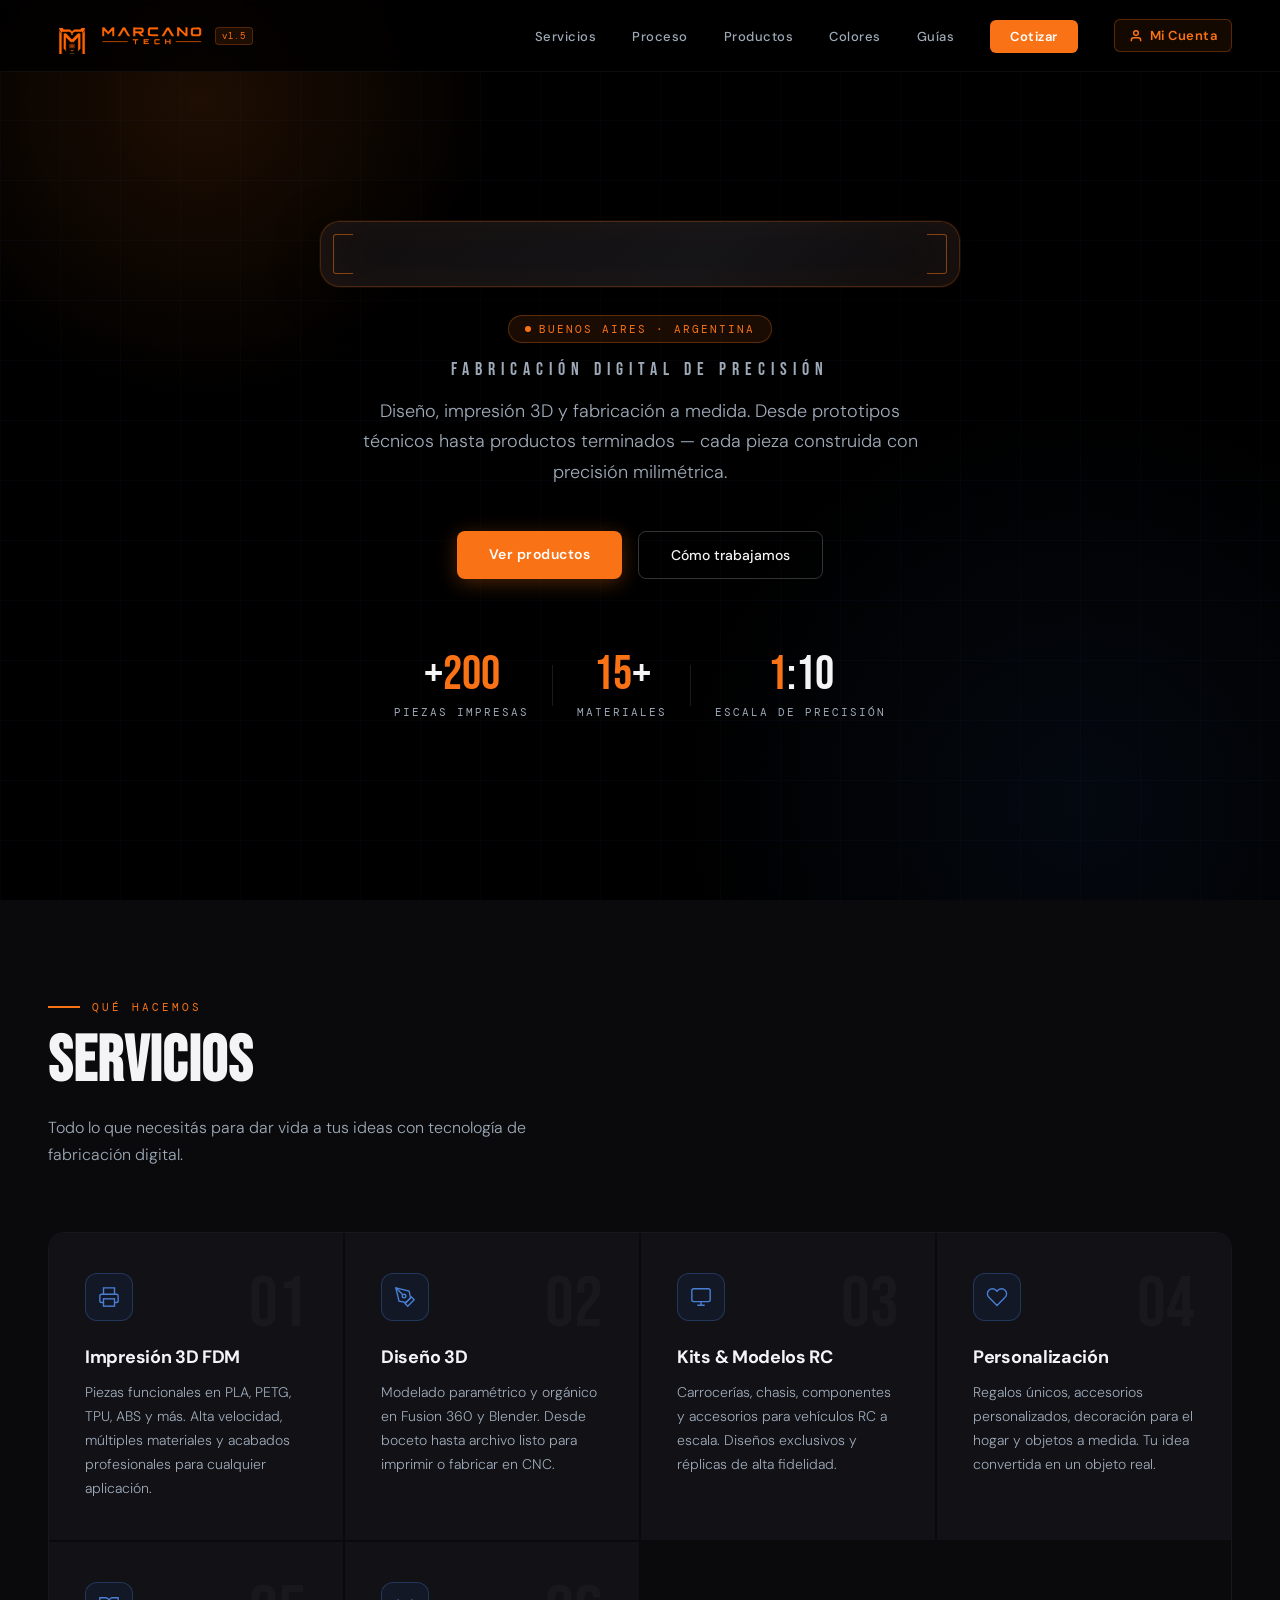
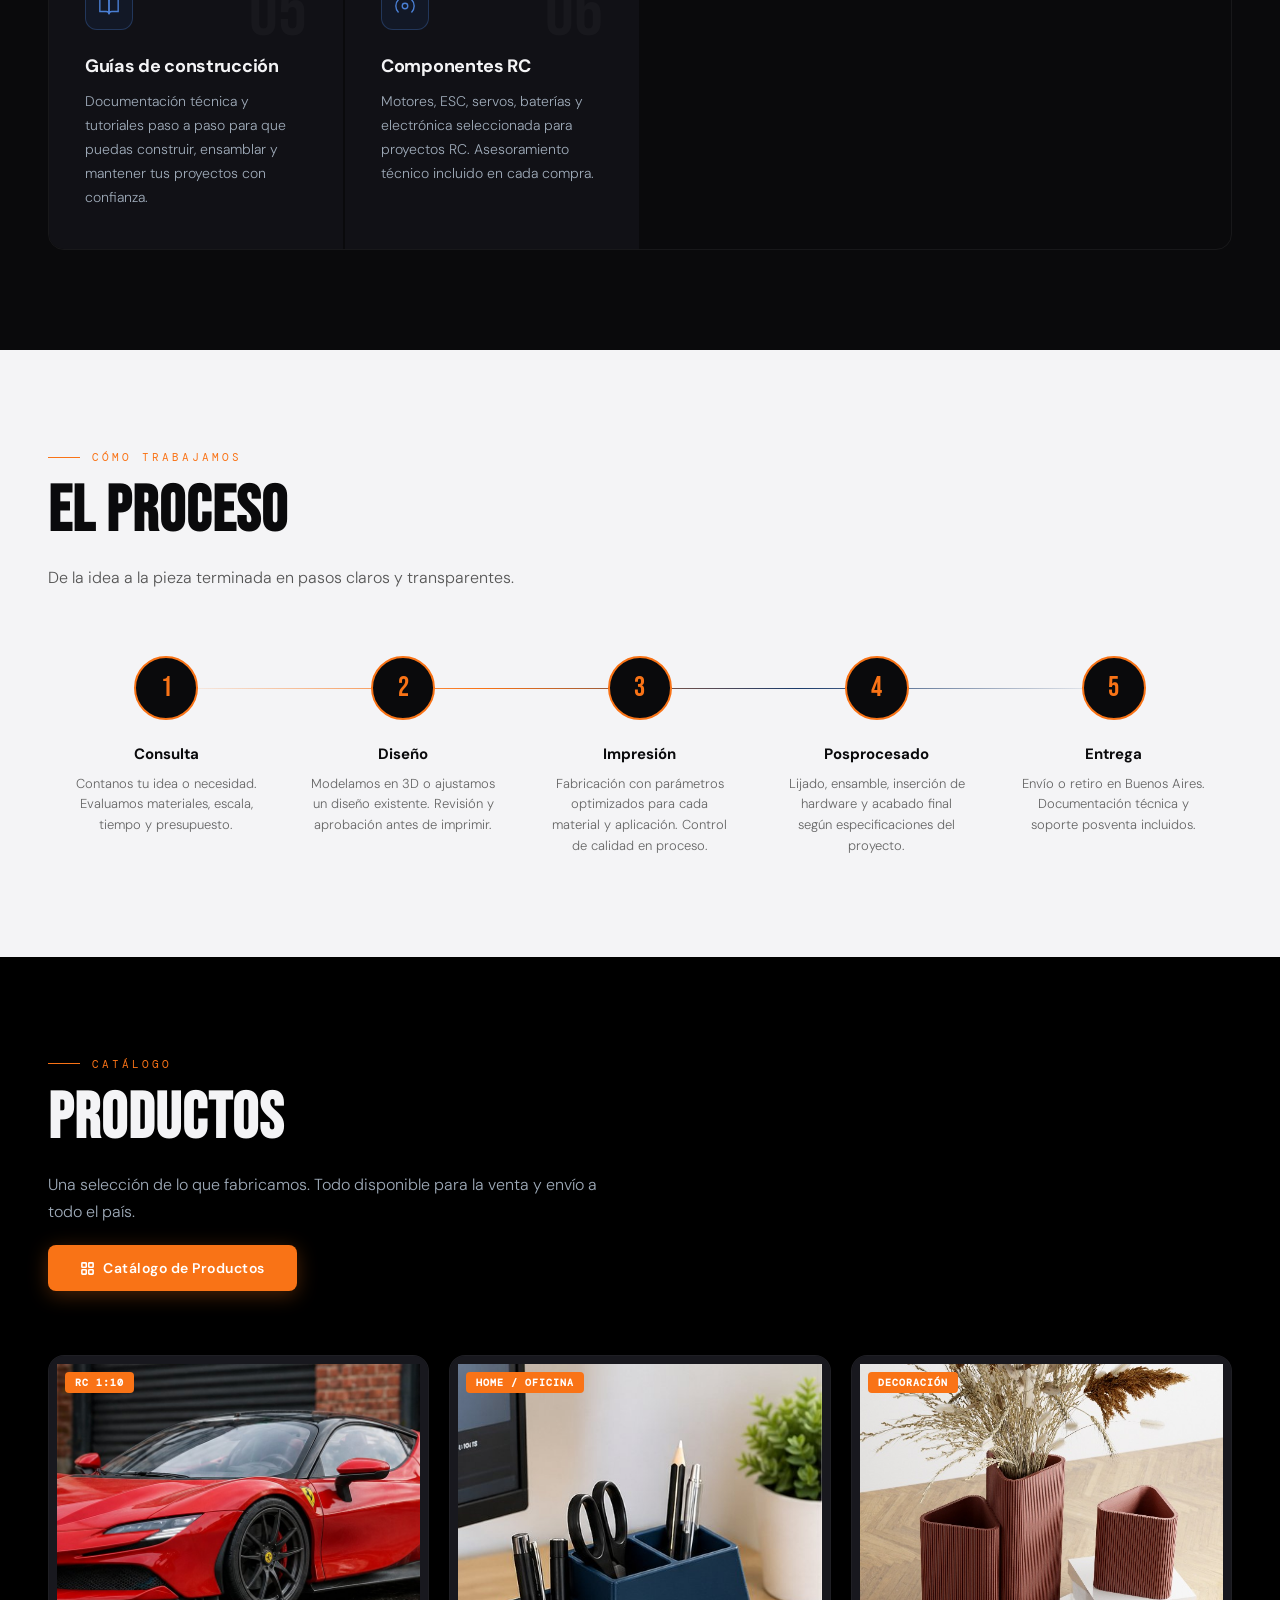
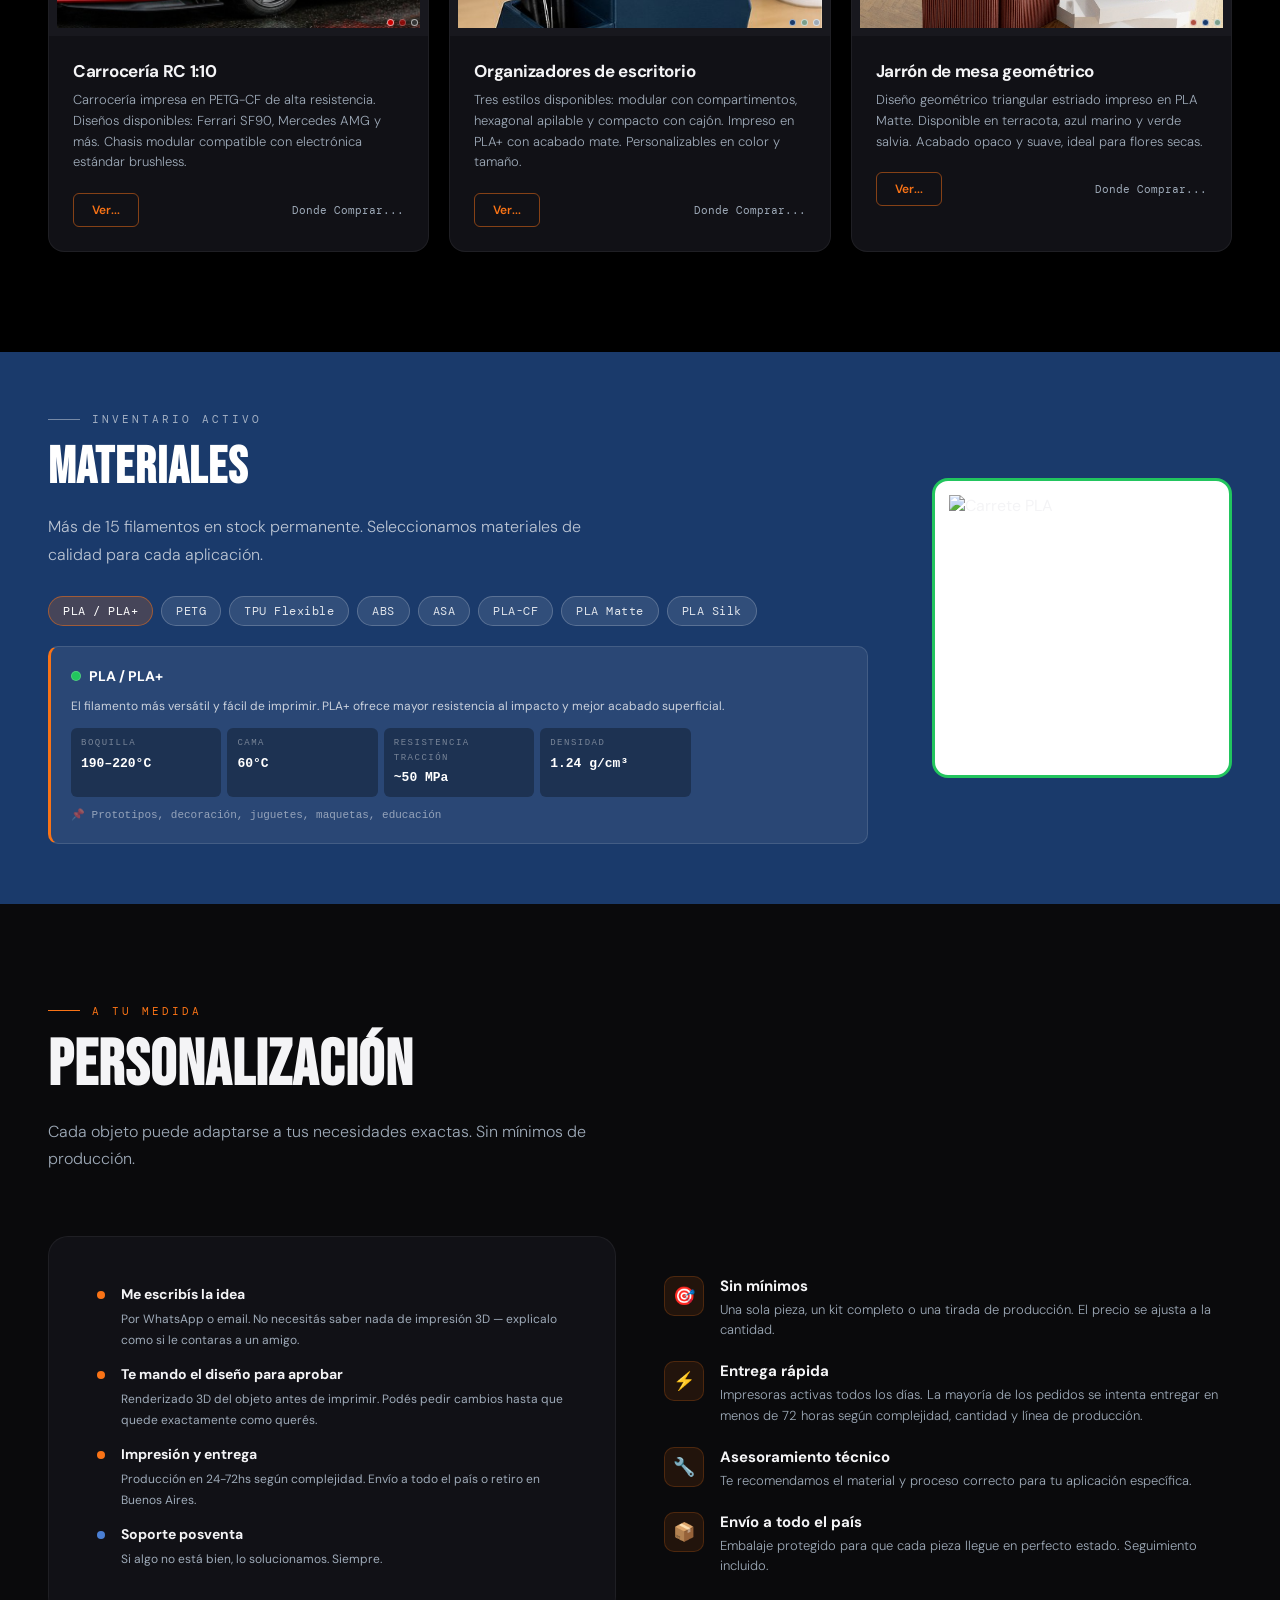
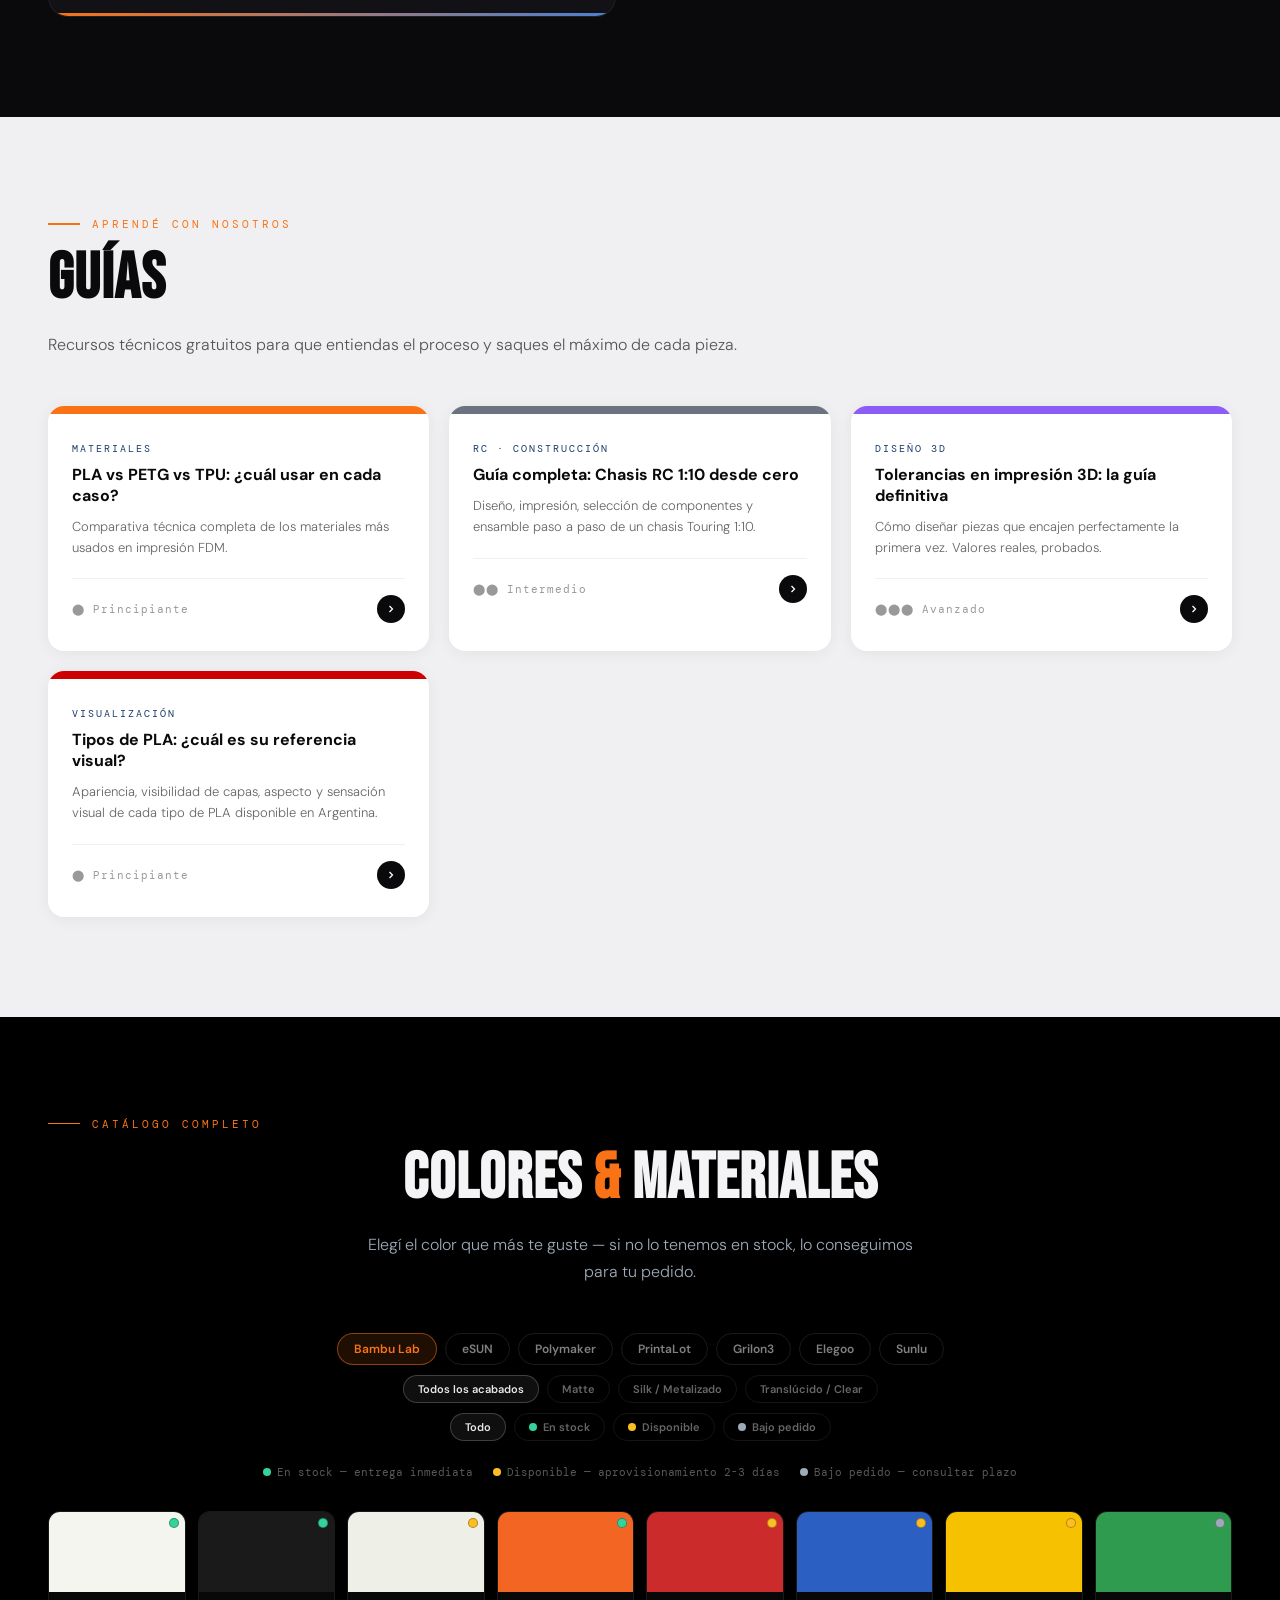
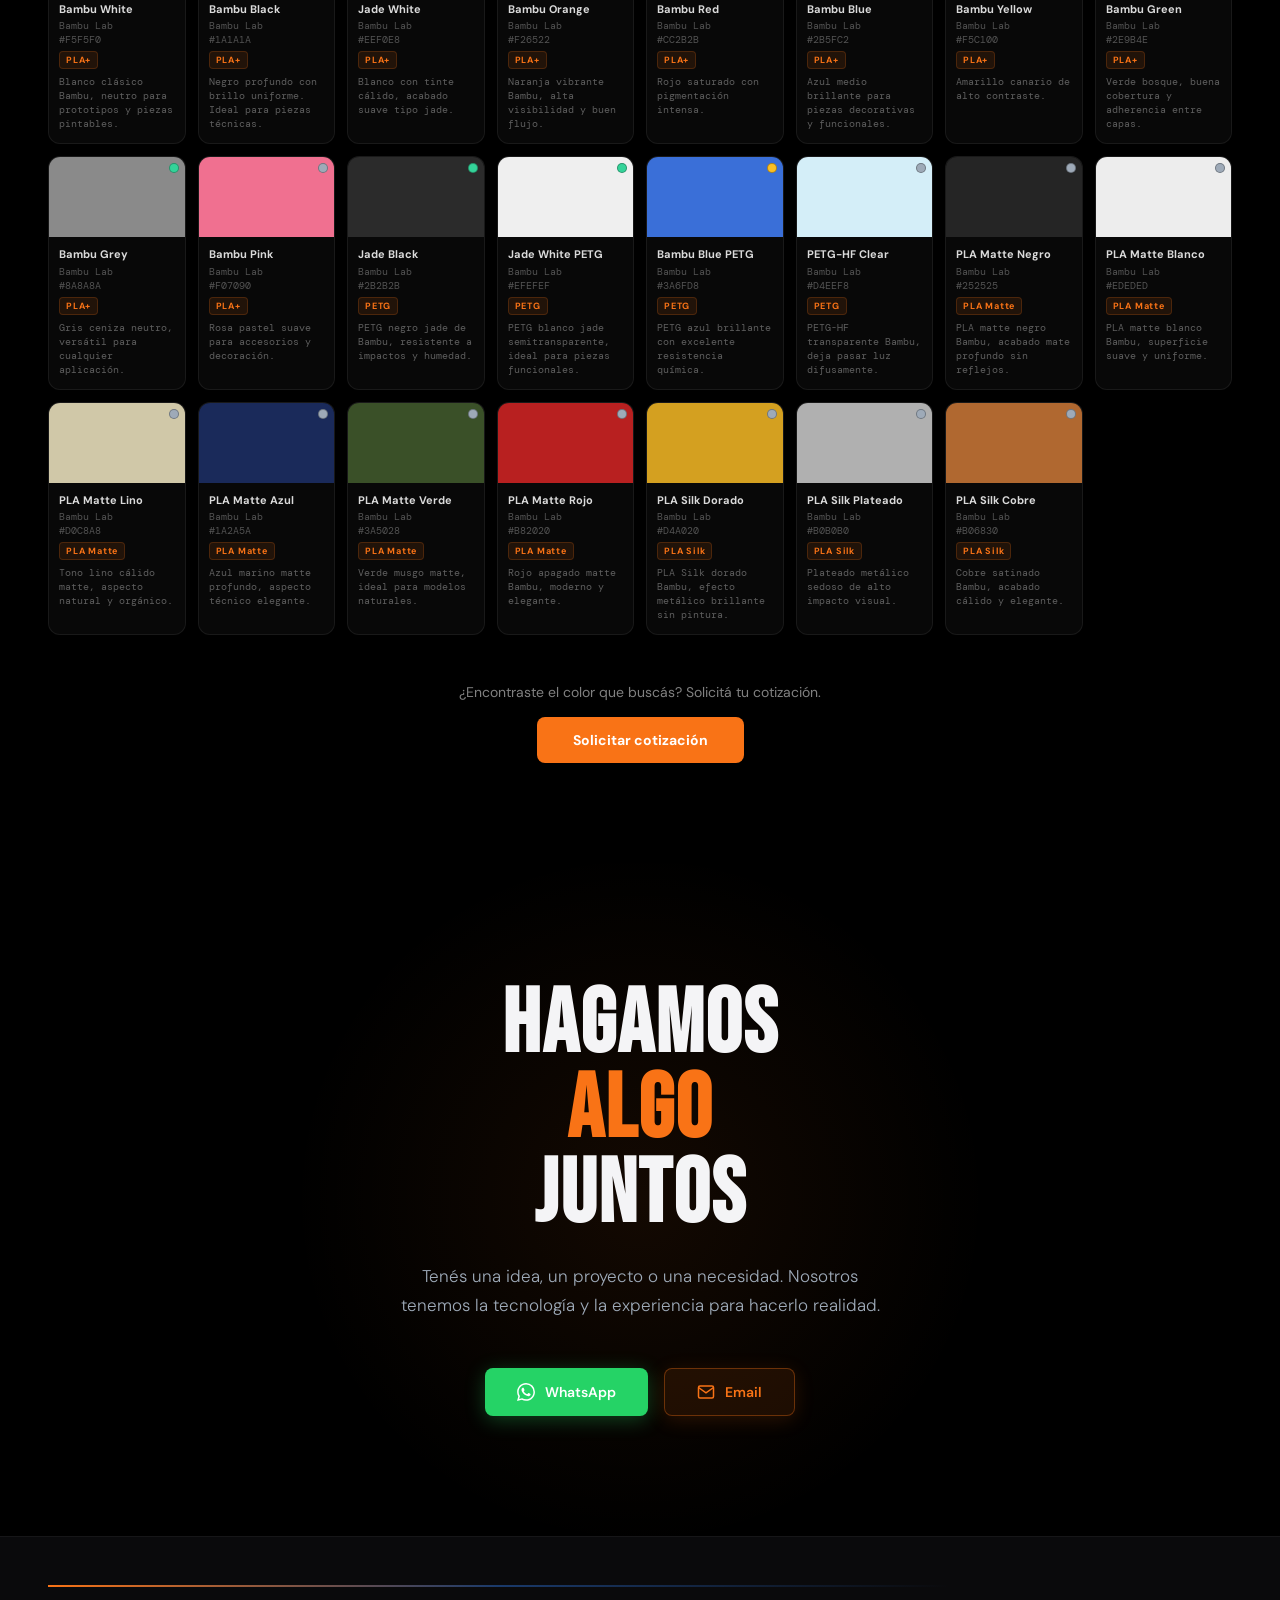
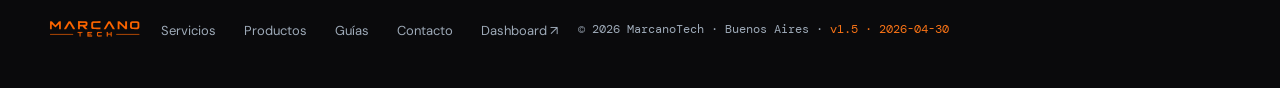
==== commit def98b24: "Dashboard: marca filamento en historial consumo e impresion; Web: guia visualizacion PLA, card rojo," ====
--- a/index.html
+++ b/index.html
@@ -484,6 +484,19 @@
         </div>
       </div>
 
+      <div class="guide-card" onclick="location.href='guia-visualizacion-pla.html'" style="cursor:pointer">
+        <div class="guide-header" style="background:#cc0000"></div>
+        <div class="guide-body">
+          <div class="guide-category">Visualización</div>
+          <div class="guide-title">Tipos de PLA: ¿cuál es su referencia visual?</div>
+          <div class="guide-desc">Apariencia, visibilidad de capas, aspecto y sensación visual de cada tipo de PLA disponible en Argentina.</div>
+          <div class="guide-footer">
+            <span class="guide-level">⬤ Principiante</span>
+            <div class="guide-arrow"><svg width="12" height="12" viewBox="0 0 24 24" fill="none" stroke="white" stroke-width="2.5"><polyline points="9 18 15 12 9 6"/></svg></div>
+          </div>
+        </div>
+      </div>
+
     </div>
   </div>
 </section>
@@ -1023,5 +1036,21 @@
   </div>
 </section>
 
+<script>
+(function(){
+  function checkScrollHint(){
+    var hint = document.querySelector('.scroll-hint');
+    var stats = document.querySelector('.hero-stats');
+    if(!hint || !stats) return;
+    hint.style.display = '';
+    var hr = hint.getBoundingClientRect();
+    var sr = stats.getBoundingClientRect();
+    if(hr.top < sr.bottom + 20) hint.style.display = 'none';
+  }
+  checkScrollHint();
+  window.addEventListener('resize', checkScrollHint);
+  window.addEventListener('load', checkScrollHint);
+})();
+</script>
 </body>
 </html>
